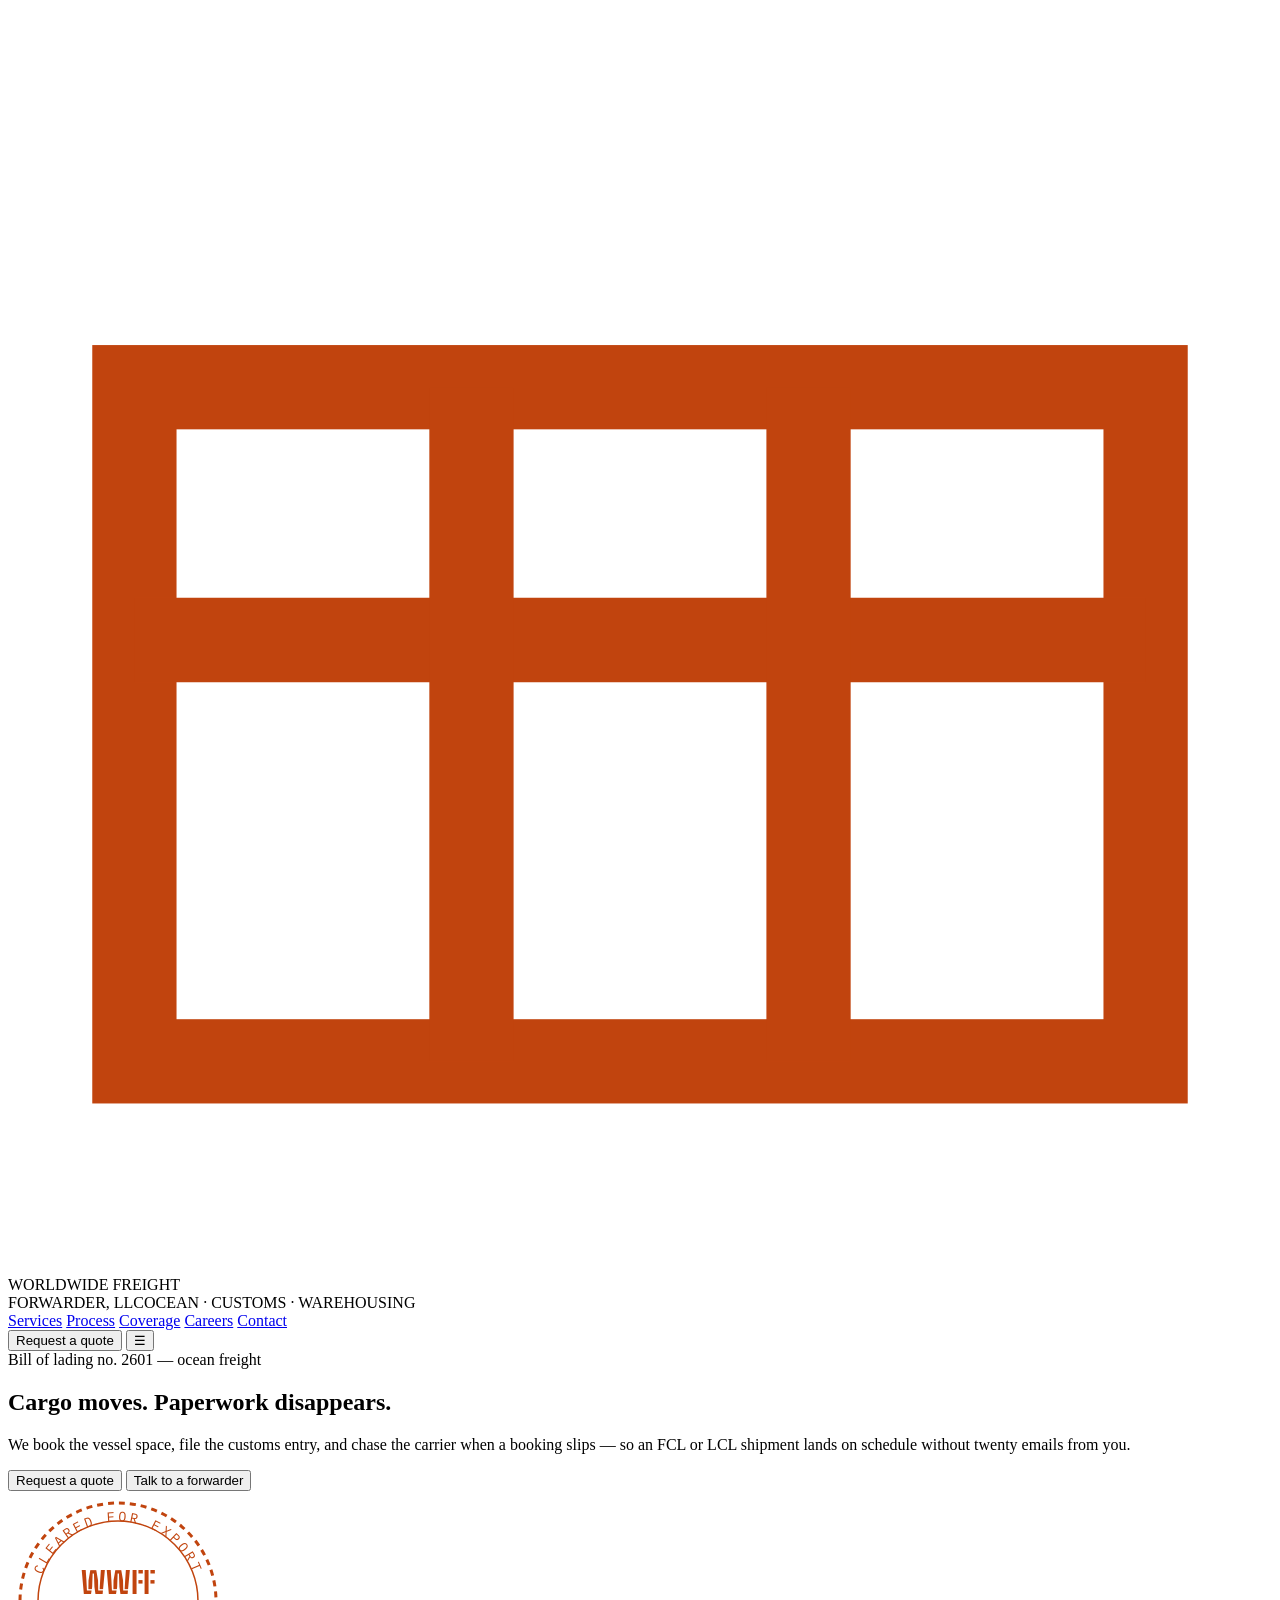
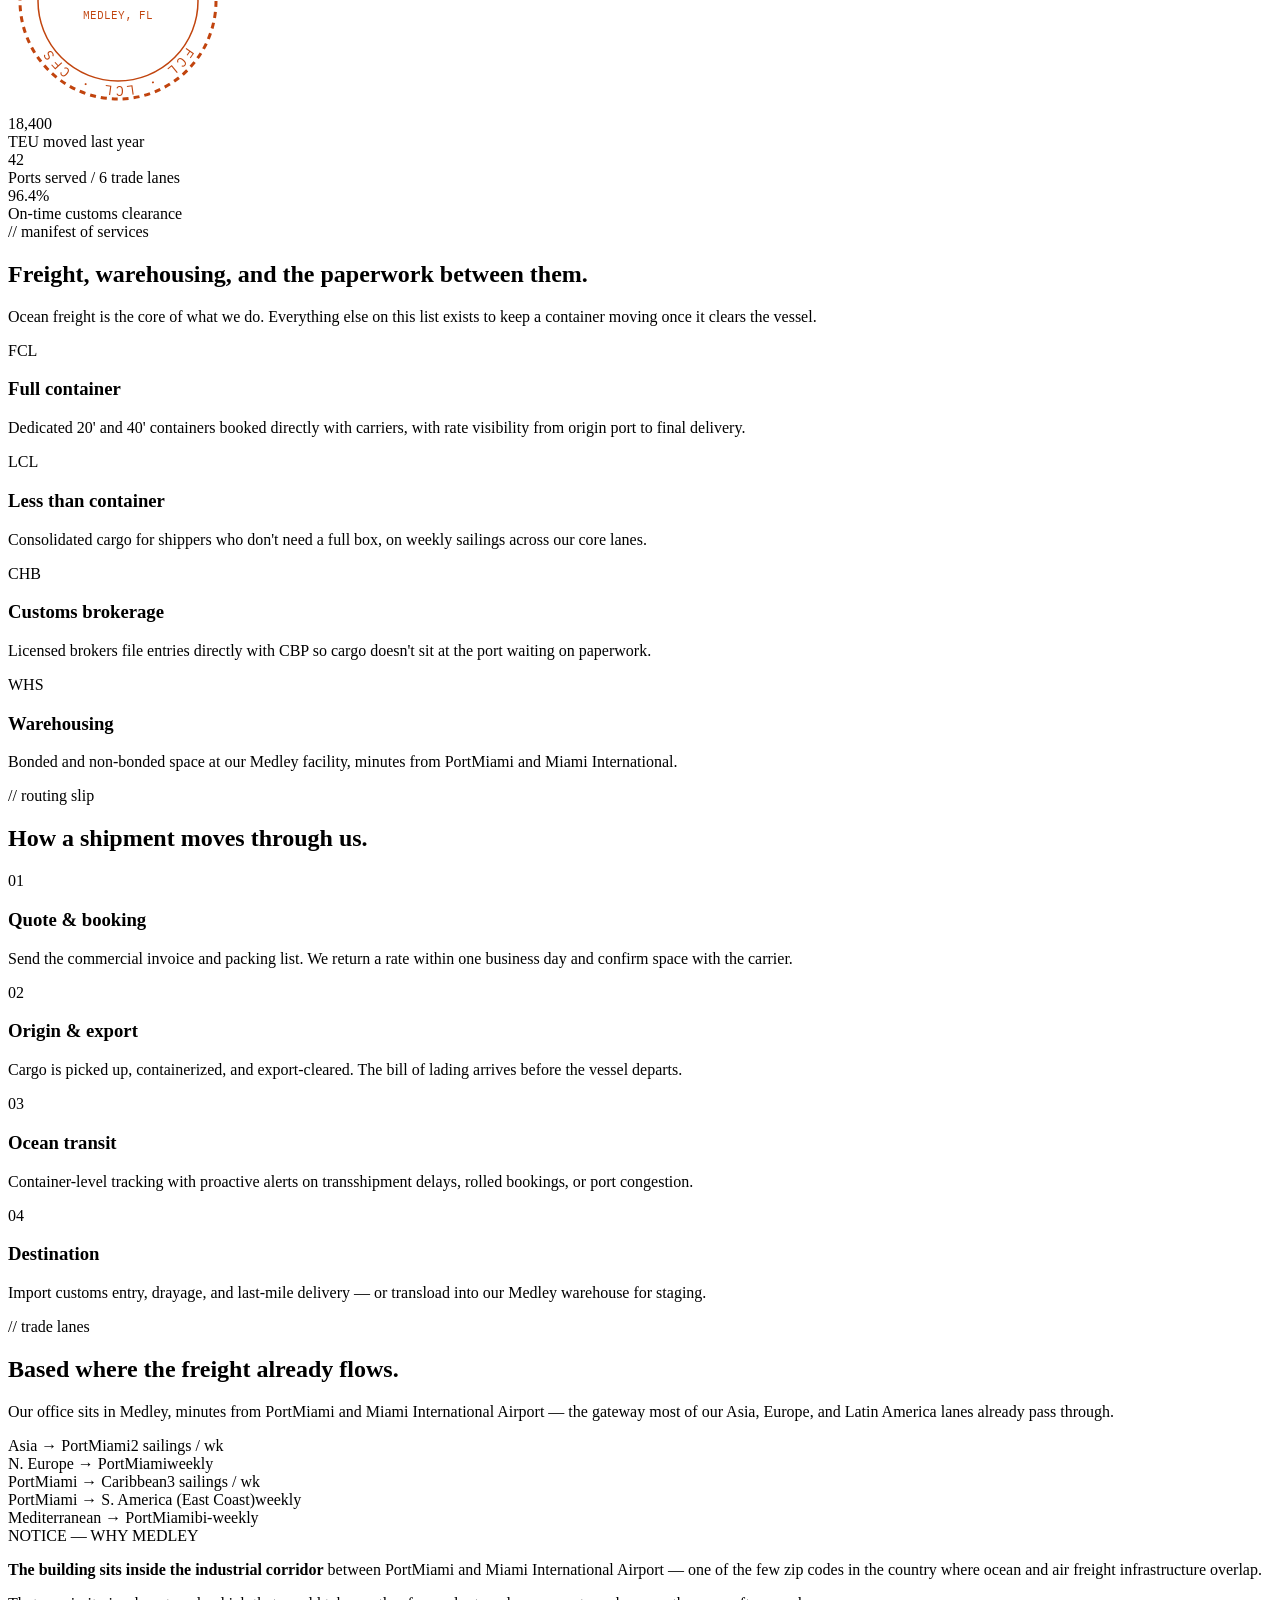
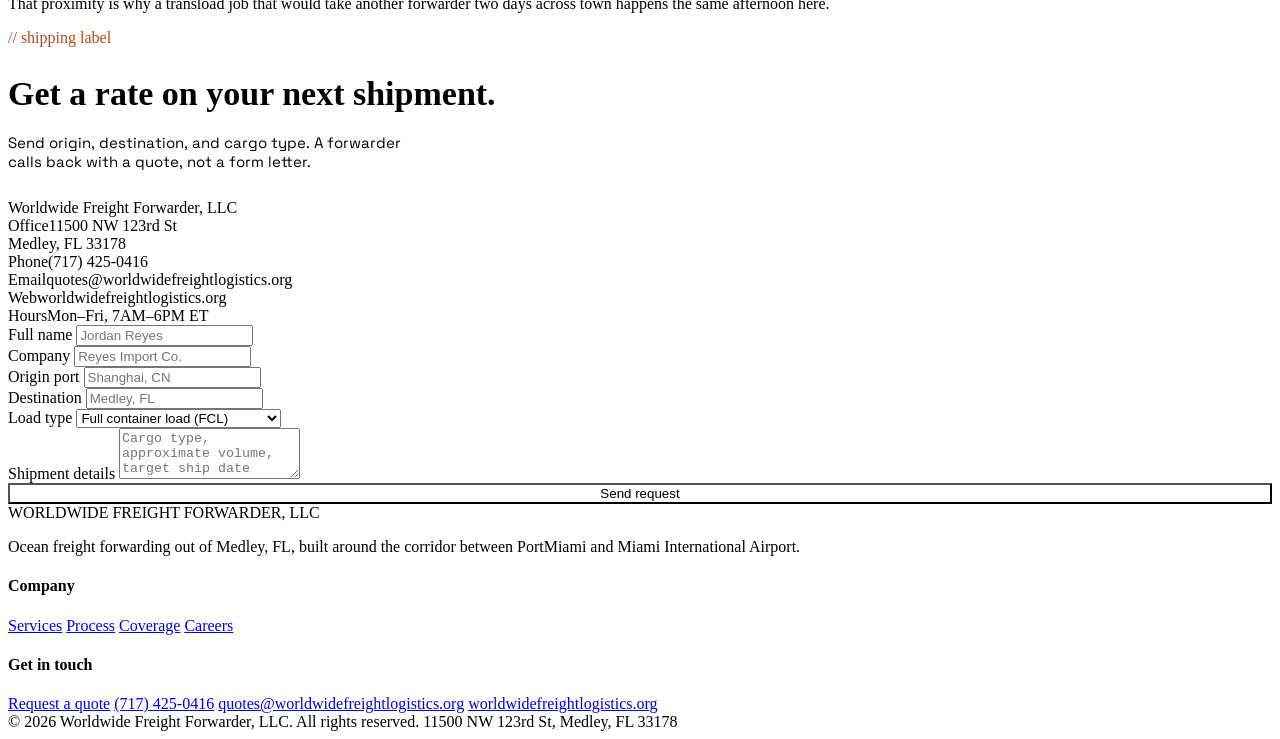
==== index.html @ d605a63c "Add index.html for Worldwide Freight Forwarder website This HTML file serves as the main structure f" ====
<!DOCTYPE html>
<html lang="en">
<head>
<meta charset="UTF-8">
<meta name="viewport" content="width=device-width, initial-scale=1.0">
<title>Worldwide Freight Forwarder, LLC — Ocean Freight</title>
<link rel="preconnect" href="https://fonts.googleapis.com">
<link rel="preconnect" href="https://fonts.gstatic.com" crossorigin>
<link href="https://fonts.googleapis.com/css2?family=Big+Shoulders+Stencil+Text:wght@700;800&family=Space+Grotesk:wght@400;500;600&family=IBM+Plex+Mono:wght@400;500;600&display=swap" rel="stylesheet">
<link rel="stylesheet" href="style.css">
</head>
<body>

<div class="hazard"></div>
<header>
  <nav class="nav">
    <div class="logo">
      <svg class="mark" viewBox="0 0 30 30" fill="none" xmlns="http://www.w3.org/2000/svg">
        <rect x="3" y="9" width="24" height="16" stroke="#C1440E" stroke-width="2"/>
        <path d="M3 15H27" stroke="#C1440E" stroke-width="2"/>
        <path d="M11 9V25" stroke="#C1440E" stroke-width="2"/>
        <path d="M19 9V25" stroke="#C1440E" stroke-width="2"/>
      </svg>
      <div class="logo-text">WORLDWIDE FREIGHT<br>FORWARDER, LLC<span>OCEAN &middot; CUSTOMS &middot; WAREHOUSING</span></div>
    </div>
    <div class="navlinks">
      <a href="#services">Services</a>
      <a href="#process">Process</a>
      <a href="#coverage">Coverage</a>
      <a href="careers.html">Careers</a>
      <a href="#contact">Contact</a>
    </div>
    <button class="nav-cta">Request a quote</button>
    <button class="menu-btn" aria-label="Open menu">&#9776;</button>
  </nav>
</header>

<section class="hero">
  <div class="wrap hero-grid">
    <div>
      <div class="hero-eyebrow tag">Bill of lading no. 2601 &mdash; ocean freight</div>
      <h1>Cargo moves. Paperwork disappears.</h1>
      <p class="lede">We book the vessel space, file the customs entry, and chase the carrier when a booking slips &mdash; so an FCL or LCL shipment lands on schedule without twenty emails from you.</p>
      <div class="hero-actions">
        <button class="btn-primary">Request a quote</button>
        <button class="btn-ghost">Talk to a forwarder</button>
      </div>
    </div>
    <div class="stamp-wrap">
      <svg class="stamp" width="220" height="220" viewBox="0 0 220 220" xmlns="http://www.w3.org/2000/svg" role="img" aria-label="Cleared for export stamp">
        <circle cx="110" cy="110" r="98" fill="none" stroke="#C1440E" stroke-width="3" stroke-dasharray="6 5"/>
        <circle cx="110" cy="110" r="80" fill="none" stroke="#C1440E" stroke-width="1.5"/>
        <path id="topArc" d="M 30 110 A 80 80 0 0 1 190 110" fill="none"/>
        <path id="botArc" d="M 190 115 A 80 80 0 0 1 30 115" fill="none"/>
        <text font-family="IBM Plex Mono" font-size="13.5" letter-spacing="3" fill="#C1440E">
          <textPath href="#topArc" startOffset="50%" text-anchor="middle">CLEARED FOR EXPORT</textPath>
        </text>
        <text font-family="IBM Plex Mono" font-size="13.5" letter-spacing="3" fill="#C1440E">
          <textPath href="#botArc" startOffset="50%" text-anchor="middle">FCL &middot; LCL &middot; CFS</textPath>
        </text>
        <text x="110" y="103" text-anchor="middle" font-family="Big Shoulders Stencil Text" font-size="30" font-weight="800" fill="#C1440E">WWFF</text>
        <text x="110" y="128" text-anchor="middle" font-family="IBM Plex Mono" font-size="11" fill="#C1440E">MEDLEY, FL</text>
      </svg>
    </div>
  </div>
  <div class="diag"></div>
</section>

<div class="manifest-strip">
  <div class="wrap">
    <div class="ticket-row">
      <div class="ticket"><div class="num">18,400</div><div class="label">TEU moved last year</div></div>
      <div class="ticket"><div class="num">42</div><div class="label">Ports served / 6 trade lanes</div></div>
      <div class="ticket"><div class="num">96.4%</div><div class="label">On-time customs clearance</div></div>
    </div>
  </div>
</div>

<section id="services">
  <div class="wrap">
    <div class="section-head">
      <div class="section-tag tag">// manifest of services</div>
      <h2>Freight, warehousing, and the paperwork between them.</h2>
      <p>Ocean freight is the core of what we do. Everything else on this list exists to keep a container moving once it clears the vessel.</p>
    </div>
    <div class="tags">
      <div class="tag-card">
        <div class="code">FCL</div>
        <div class="perf"></div>
        <h3>Full container</h3>
        <p>Dedicated 20' and 40' containers booked directly with carriers, with rate visibility from origin port to final delivery.</p>
      </div>
      <div class="tag-card">
        <div class="code">LCL</div>
        <div class="perf"></div>
        <h3>Less than container</h3>
        <p>Consolidated cargo for shippers who don't need a full box, on weekly sailings across our core lanes.</p>
      </div>
      <div class="tag-card">
        <div class="code">CHB</div>
        <div class="perf"></div>
        <h3>Customs brokerage</h3>
        <p>Licensed brokers file entries directly with CBP so cargo doesn't sit at the port waiting on paperwork.</p>
      </div>
      <div class="tag-card">
        <div class="code">WHS</div>
        <div class="perf"></div>
        <h3>Warehousing</h3>
        <p>Bonded and non-bonded space at our Medley facility, minutes from PortMiami and Miami International.</p>
      </div>
    </div>
  </div>
</section>

<section class="process-wrap" id="process">
  <div class="wrap">
    <div class="section-head">
      <div class="section-tag tag">// routing slip</div>
      <h2>How a shipment moves through us.</h2>
    </div>
    <div class="route-ticket">
      <div class="r-step">
        <div class="stampnum">01</div>
        <h3>Quote &amp; booking</h3>
        <p>Send the commercial invoice and packing list. We return a rate within one business day and confirm space with the carrier.</p>
      </div>
      <div class="r-step">
        <div class="stampnum">02</div>
        <h3>Origin &amp; export</h3>
        <p>Cargo is picked up, containerized, and export-cleared. The bill of lading arrives before the vessel departs.</p>
      </div>
      <div class="r-step">
        <div class="stampnum">03</div>
        <h3>Ocean transit</h3>
        <p>Container-level tracking with proactive alerts on transshipment delays, rolled bookings, or port congestion.</p>
      </div>
      <div class="r-step">
        <div class="stampnum">04</div>
        <h3>Destination</h3>
        <p>Import customs entry, drayage, and last-mile delivery &mdash; or transload into our Medley warehouse for staging.</p>
      </div>
    </div>
  </div>
</section>

<section id="coverage">
  <div class="wrap">
    <div class="section-head">
      <div class="section-tag tag">// trade lanes</div>
      <h2>Based where the freight already flows.</h2>
      <p>Our office sits in Medley, minutes from PortMiami and Miami International Airport &mdash; the gateway most of our Asia, Europe, and Latin America lanes already pass through.</p>
    </div>
    <div class="coverage-grid">
      <div class="lanes">
        <div class="lane"><span class="route">Asia &rarr; PortMiami</span><span class="freq">2 sailings / wk</span></div>
        <div class="lane"><span class="route">N. Europe &rarr; PortMiami</span><span class="freq">weekly</span></div>
        <div class="lane"><span class="route">PortMiami &rarr; Caribbean</span><span class="freq">3 sailings / wk</span></div>
        <div class="lane"><span class="route">PortMiami &rarr; S. America (East Coast)</span><span class="freq">weekly</span></div>
        <div class="lane"><span class="route">Mediterranean &rarr; PortMiami</span><span class="freq">bi-weekly</span></div>
      </div>
      <div class="notice">
        <div class="tag">NOTICE &mdash; WHY MEDLEY</div>
        <p><strong>The building sits inside the industrial corridor</strong> between PortMiami and Miami International Airport &mdash; one of the few zip codes in the country where ocean and air freight infrastructure overlap.</p>
        <p>That proximity is why a transload job that would take another forwarder two days across town happens the same afternoon here.</p>
      </div>
    </div>
  </div>
</section>

<section class="contact-wrap" id="contact">
  <div class="wrap contact-grid">
    <div>
      <div class="section-tag tag" style="color:#C1440E;">// shipping label</div>
      <h2 style="font-size:34px;color:var(--paper);margin-bottom:20px;">Get a rate on your next shipment.</h2>
      <p style="color:var(--fog);font-size:15px;margin-bottom:28px;max-width:400px;font-family:'Space Grotesk',sans-serif;">Send origin, destination, and cargo type. A forwarder calls back with a quote, not a form letter.</p>
      <div class="label-card">
        <div class="label-head tag">Worldwide Freight Forwarder, LLC</div>
        <div class="label-body">
          <div class="label-row"><span class="k">Office</span><span class="v">11500 NW 123rd St<br>Medley, FL 33178</span></div>
          <div class="label-row"><span class="k">Phone</span><span class="v">(717) 425-0416</span></div>
          <div class="label-row"><span class="k">Email</span><span class="v">quotes@worldwidefreightlogistics.org</span></div>
          <div class="label-row"><span class="k">Web</span><span class="v">worldwidefreightlogistics.org</span></div>
          <div class="label-row"><span class="k">Hours</span><span class="v">Mon&ndash;Fri, 7AM&ndash;6PM ET</span></div>
        </div>
      </div>
    </div>
    <div class="form-card">
      <div class="two-col">
        <div class="form-row">
          <label for="name">Full name</label>
          <input id="name" type="text" placeholder="Jordan Reyes">
        </div>
        <div class="form-row">
          <label for="company">Company</label>
          <input id="company" type="text" placeholder="Reyes Import Co.">
        </div>
      </div>
      <div class="two-col">
        <div class="form-row">
          <label for="origin">Origin port</label>
          <input id="origin" type="text" placeholder="Shanghai, CN">
        </div>
        <div class="form-row">
          <label for="dest">Destination</label>
          <input id="dest" type="text" placeholder="Medley, FL">
        </div>
      </div>
      <div class="form-row">
        <label for="load">Load type</label>
        <select id="load">
          <option>Full container load (FCL)</option>
          <option>Less than container load (LCL)</option>
          <option>Not sure yet</option>
        </select>
      </div>
      <div class="form-row">
        <label for="details">Shipment details</label>
        <textarea id="details" rows="3" placeholder="Cargo type, approximate volume, target ship date"></textarea>
      </div>
      <button class="btn-primary" style="width:100%;background:var(--rust);color:var(--paper);">Send request</button>
    </div>
  </div>
</section>

<footer>
  <div class="wrap">
    <div class="footer-grid">
      <div>
        <div class="footer-logo">WORLDWIDE FREIGHT FORWARDER, LLC</div>
        <p>Ocean freight forwarding out of Medley, FL, built around the corridor between PortMiami and Miami International Airport.</p>
      </div>
      <div class="footer-col">
        <h4>Company</h4>
        <a href="#services">Services</a>
        <a href="#process">Process</a>
        <a href="#coverage">Coverage</a>
        <a href="careers.html">Careers</a>
      </div>
      <div class="footer-col">
        <h4>Get in touch</h4>
        <a href="#contact">Request a quote</a>
        <a href="tel:+17174250416">(717) 425-0416</a>
        <a href="mailto:quotes@worldwidefreightlogistics.org">quotes@worldwidefreightlogistics.org</a>
        <a href="https://worldwidefreightlogistics.org">worldwidefreightlogistics.org</a>
      </div>
    </div>
    <div class="footer-bottom">
      <span>&copy; <span id="year"></span> Worldwide Freight Forwarder, LLC. All rights reserved.</span>
      <span>11500 NW 123rd St, Medley, FL 33178</span>
    </div>
  </div>
</footer>

<script>
  document.getElementById('year').textContent = new Date().getFullYear();
  var menuBtn = document.querySelector('.menu-btn');
  var navlinks = document.querySelector('.navlinks');
  menuBtn.addEventListener('click', function(){
    var open = navlinks.style.display === 'flex';
    navlinks.style.display = open ? 'none' : 'flex';
    navlinks.style.flexDirection = 'column';
    navlinks.style.position = 'absolute';
    navlinks.style.top = '78px';
    navlinks.style.left = '0';
    navlinks.style.right = '0';
    navlinks.style.background = 'var(--ink)';
    navlinks.style.padding = '20px 32px';
    navlinks.style.gap = '18px';
    navlinks.style.zIndex = '60';
  });
</script>

</body>
</html>
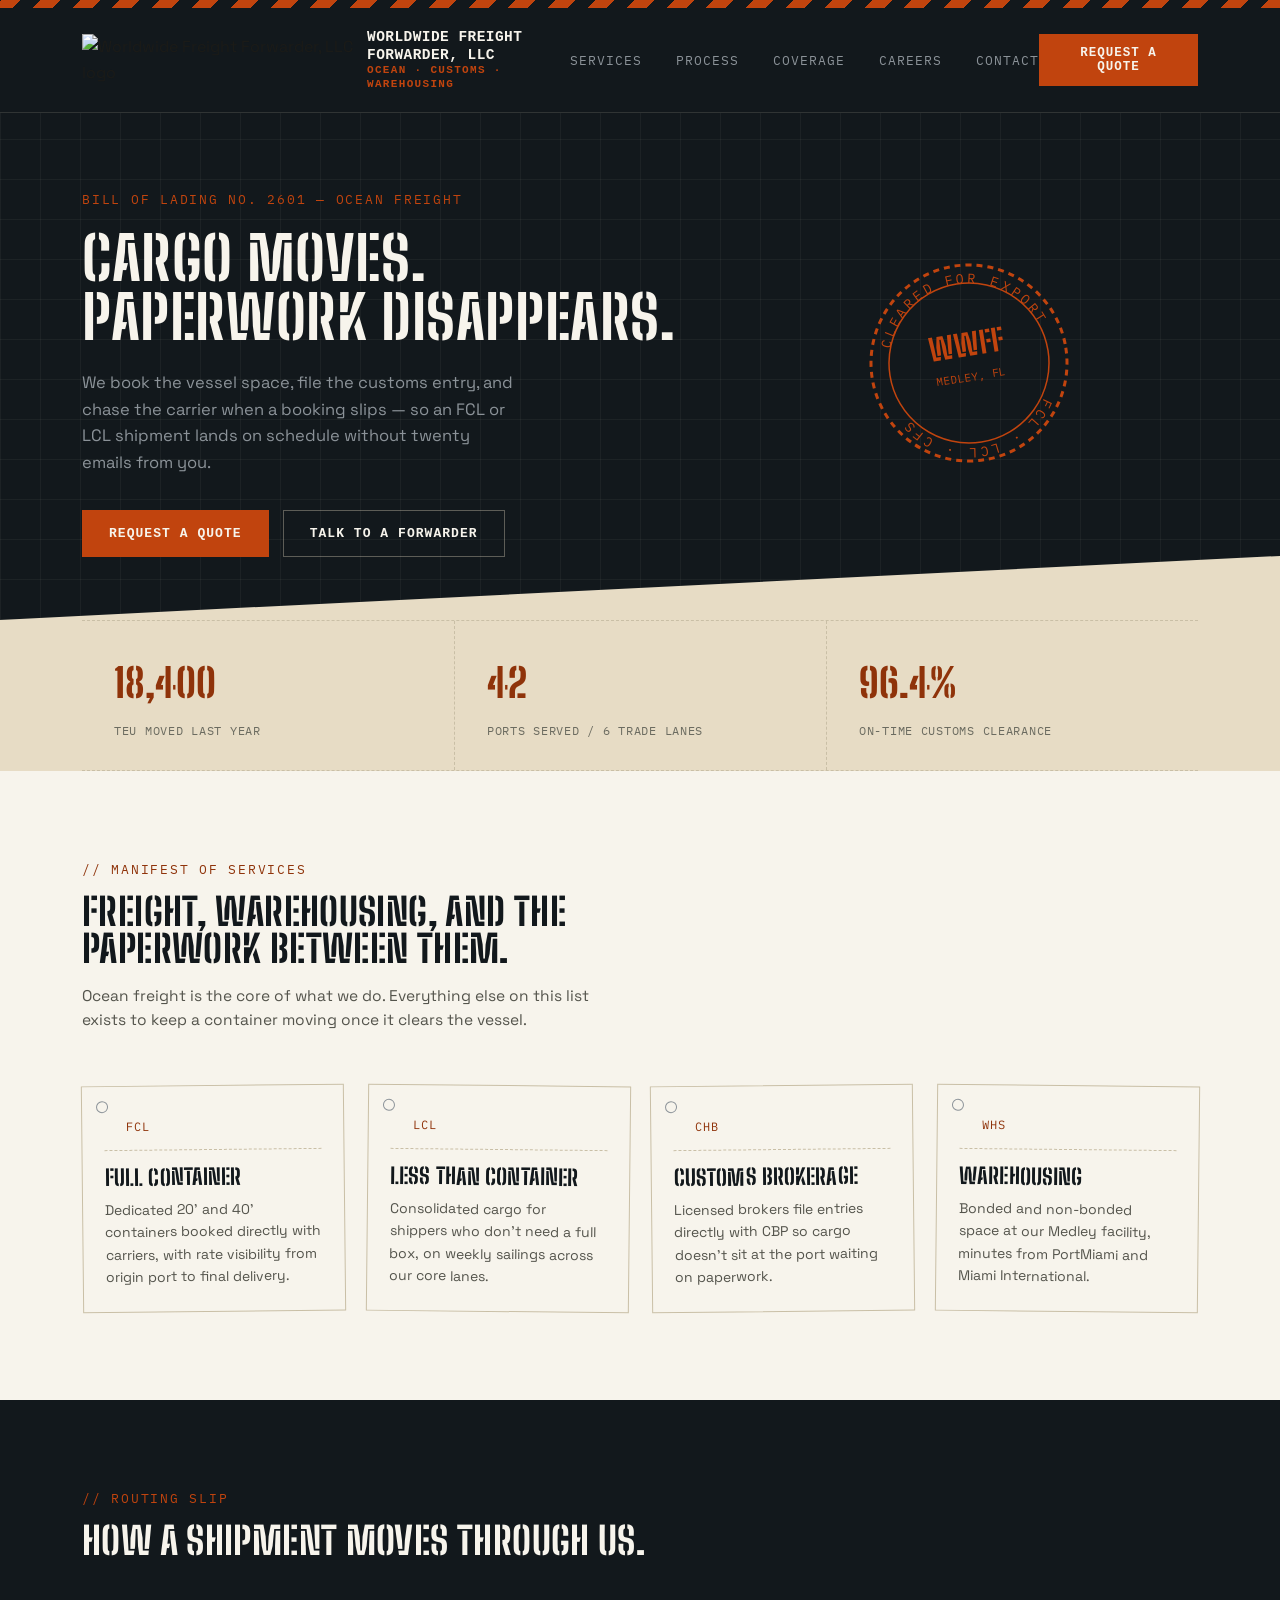
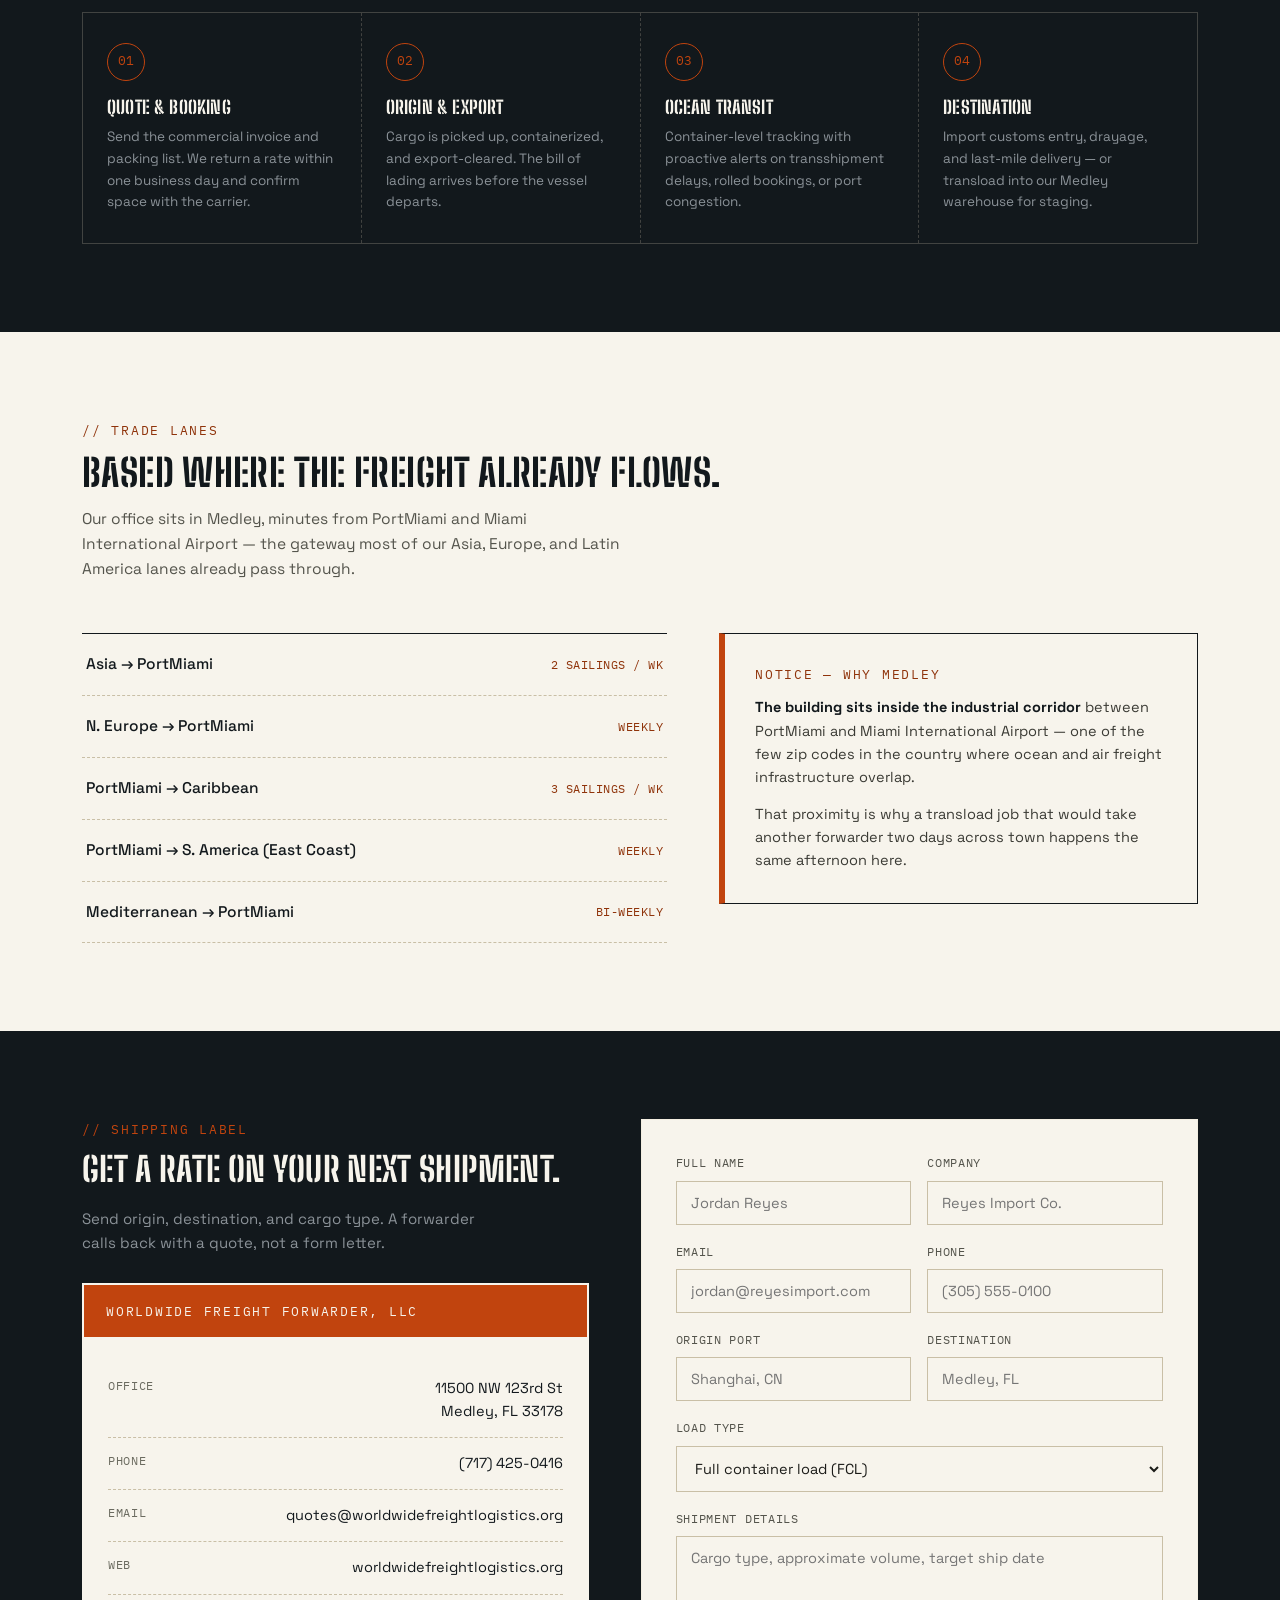
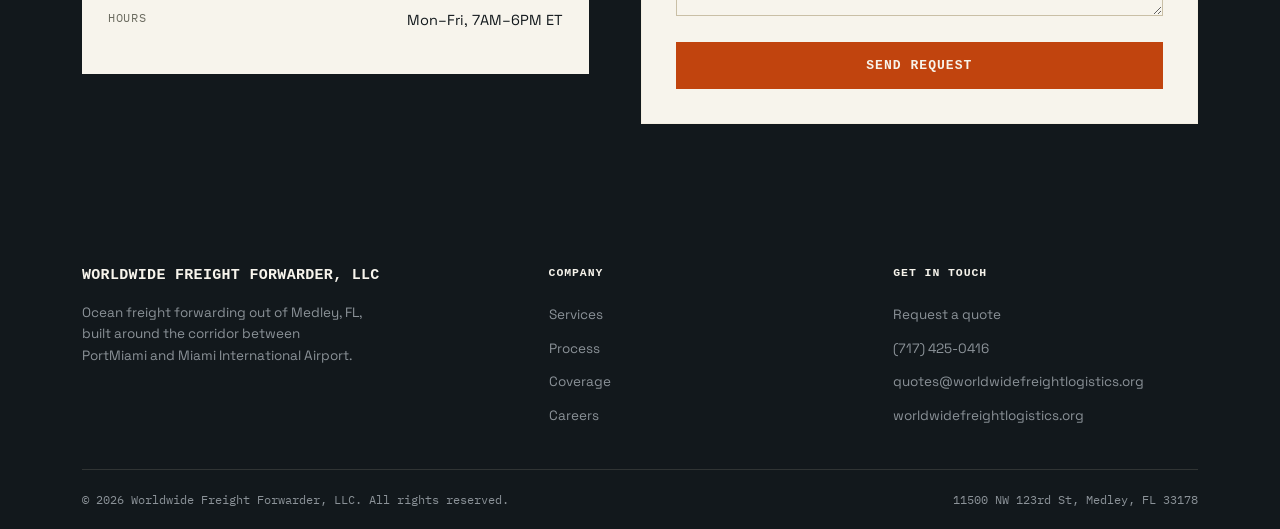
==== commit a713d26b: "Update index.html" ====
--- a/index.html
+++ b/index.html
@@ -3,6 +3,7 @@
 <head>
 <meta charset="UTF-8">
 <meta name="viewport" content="width=device-width, initial-scale=1.0">
+<link rel="icon" type="image/png" href="assets/favicon.png">
 <title>Worldwide Freight Forwarder, LLC — Ocean Freight</title>
 <link rel="preconnect" href="https://fonts.googleapis.com">
 <link rel="preconnect" href="https://fonts.gstatic.com" crossorigin>
@@ -15,12 +16,7 @@
 <header>
   <nav class="nav">
     <div class="logo">
-      <svg class="mark" viewBox="0 0 30 30" fill="none" xmlns="http://www.w3.org/2000/svg">
-        <rect x="3" y="9" width="24" height="16" stroke="#C1440E" stroke-width="2"/>
-        <path d="M3 15H27" stroke="#C1440E" stroke-width="2"/>
-        <path d="M11 9V25" stroke="#C1440E" stroke-width="2"/>
-        <path d="M19 9V25" stroke="#C1440E" stroke-width="2"/>
-      </svg>
+      <div class="logo-badge"><img src="assets/logo-icon.png" alt="Worldwide Freight Forwarder, LLC logo"></div>
       <div class="logo-text">WORLDWIDE FREIGHT<br>FORWARDER, LLC<span>OCEAN &middot; CUSTOMS &middot; WAREHOUSING</span></div>
     </div>
     <div class="navlinks">
@@ -184,30 +180,40 @@
         </div>
       </div>
     </div>
-    <div class="form-card">
+    <form class="form-card" action="https://forminit.com/f/QUOTE_FORM_ID" method="POST">
       <div class="two-col">
         <div class="form-row">
           <label for="name">Full name</label>
-          <input id="name" type="text" placeholder="Jordan Reyes">
+          <input id="name" name="full_name" type="text" placeholder="Jordan Reyes" required>
         </div>
         <div class="form-row">
           <label for="company">Company</label>
-          <input id="company" type="text" placeholder="Reyes Import Co.">
+          <input id="company" name="company" type="text" placeholder="Reyes Import Co.">
         </div>
       </div>
       <div class="two-col">
         <div class="form-row">
+          <label for="email">Email</label>
+          <input id="email" name="email" type="email" placeholder="jordan@reyesimport.com" required>
+        </div>
+        <div class="form-row">
+          <label for="phone">Phone</label>
+          <input id="phone" name="phone" type="tel" placeholder="(305) 555-0100">
+        </div>
+      </div>
+      <div class="two-col">
+        <div class="form-row">
           <label for="origin">Origin port</label>
-          <input id="origin" type="text" placeholder="Shanghai, CN">
+          <input id="origin" name="origin_port" type="text" placeholder="Shanghai, CN">
         </div>
         <div class="form-row">
           <label for="dest">Destination</label>
-          <input id="dest" type="text" placeholder="Medley, FL">
+          <input id="dest" name="destination" type="text" placeholder="Medley, FL">
         </div>
       </div>
       <div class="form-row">
         <label for="load">Load type</label>
-        <select id="load">
+        <select id="load" name="load_type">
           <option>Full container load (FCL)</option>
           <option>Less than container load (LCL)</option>
           <option>Not sure yet</option>
@@ -215,10 +221,10 @@
       </div>
       <div class="form-row">
         <label for="details">Shipment details</label>
-        <textarea id="details" rows="3" placeholder="Cargo type, approximate volume, target ship date"></textarea>
-      </div>
-      <button class="btn-primary" style="width:100%;background:var(--rust);color:var(--paper);">Send request</button>
-    </div>
+        <textarea id="details" name="details" rows="3" placeholder="Cargo type, approximate volume, target ship date"></textarea>
+      </div>
+      <button class="btn-primary" type="submit" style="width:100%;background:var(--rust);color:var(--paper);">Send request</button>
+    </form>
   </div>
 </section>
 
--- a/style.css
+++ b/style.css
@@ -0,0 +1,233 @@
+:root{
+    --ink:#12181C;
+    --ink-soft:#1D262C;
+    --rust:#C1440E;
+    --rust-dark:#8F330A;
+    --hull:#2F4F44;
+    --kraft:#E7DCC5;
+    --kraft-dark:#D8CBAE;
+    --paper:#F7F4EC;
+    --charcoal:#1B1B18;
+    --fog:#8B9298;
+    --line:#C9BFA6;
+    --max:1180px;
+  }
+  *{box-sizing:border-box;margin:0;padding:0;}
+  html{scroll-behavior:smooth;}
+  body{
+    font-family:'Space Grotesk',-apple-system,sans-serif;
+    color:var(--charcoal);
+    background:var(--paper);
+    line-height:1.6;
+    -webkit-font-smoothing:antialiased;
+  }
+  h1,h2,h3{
+    font-family:'Big Shoulders Stencil Text',sans-serif;
+    font-weight:800;
+    letter-spacing:0.01em;
+    line-height:0.98;
+    text-transform:uppercase;
+  }
+  a{color:inherit;text-decoration:none;}
+  img{max-width:100%;display:block;}
+  .wrap{max-width:var(--max);margin:0 auto;padding:0 32px;}
+  .mono{font-family:'IBM Plex Mono',monospace;}
+  .tag{
+    font-family:'IBM Plex Mono',monospace;font-size:12.5px;
+    letter-spacing:0.14em;text-transform:uppercase;
+  }
+
+  .hazard{
+    height:8px;width:100%;
+    background:repeating-linear-gradient(-45deg,var(--rust) 0 14px,var(--ink) 14px 28px);
+  }
+
+  header{background:var(--ink);border-bottom:1px solid rgba(231,220,197,0.14);}
+  .nav{display:flex;align-items:center;justify-content:space-between;padding:20px 32px;max-width:var(--max);margin:0 auto;}
+  .logo{display:flex;align-items:center;gap:12px;}
+  .logo .mark{width:30px;height:30px;flex-shrink:0;}
+  .logo-text{font-family:'IBM Plex Mono',monospace;font-weight:600;font-size:14.5px;color:var(--paper);letter-spacing:0.03em;line-height:1.25;}
+  .logo-text span{display:block;color:var(--rust);font-size:11px;letter-spacing:0.12em;}
+  .navlinks{display:flex;gap:34px;align-items:center;}
+  .navlinks a{font-family:'IBM Plex Mono',monospace;color:var(--fog);font-size:12.5px;letter-spacing:0.08em;text-transform:uppercase;transition:color .15s ease;}
+  .navlinks a:hover{color:var(--paper);}
+  .navlinks a:focus-visible{outline:2px solid var(--rust);outline-offset:4px;}
+  .nav-cta{background:var(--rust);color:var(--paper);padding:11px 22px;font-family:'IBM Plex Mono',monospace;font-size:12.5px;letter-spacing:0.08em;text-transform:uppercase;font-weight:600;border:1px solid var(--rust);cursor:pointer;border-radius:0;}
+  .nav-cta:hover{background:var(--rust-dark);border-color:var(--rust-dark);}
+  .nav-cta:focus-visible{outline:2px solid var(--paper);outline-offset:3px;}
+  .menu-btn{display:none;background:none;border:none;color:var(--paper);font-size:26px;cursor:pointer;}
+
+  .hero{
+    background:
+      repeating-linear-gradient(0deg, rgba(231,220,197,0.05) 0 1px, transparent 1px 40px),
+      repeating-linear-gradient(90deg, rgba(231,220,197,0.05) 0 1px, transparent 1px 40px),
+      var(--ink);
+    color:var(--paper);
+    padding:76px 0 0;position:relative;overflow:hidden;
+  }
+  .hero-grid{display:grid;grid-template-columns:1.15fr 0.85fr;gap:40px;align-items:center;padding-bottom:0;}
+  .hero-eyebrow{color:var(--rust);margin-bottom:20px;}
+  .hero h1{font-size:60px;color:var(--paper);max-width:600px;}
+  .hero p.lede{margin-top:24px;font-size:16.5px;color:var(--fog);max-width:440px;}
+  .hero-actions{display:flex;gap:14px;margin-top:34px;flex-wrap:wrap;}
+  .btn-primary{background:var(--rust);color:var(--paper);padding:15px 26px;font-family:'IBM Plex Mono',monospace;font-size:13px;letter-spacing:0.08em;text-transform:uppercase;font-weight:600;border:1px solid var(--rust);cursor:pointer;border-radius:0;}
+  .btn-primary:hover{background:var(--rust-dark);border-color:var(--rust-dark);}
+  .btn-ghost{background:transparent;color:var(--paper);padding:15px 26px;font-family:'IBM Plex Mono',monospace;font-size:13px;letter-spacing:0.08em;text-transform:uppercase;font-weight:600;border:1px solid rgba(231,220,197,0.35);cursor:pointer;border-radius:0;}
+  .btn-ghost:hover{border-color:var(--paper);}
+
+  .stamp-wrap{position:relative;display:flex;justify-content:center;align-items:center;padding:20px 0 40px;}
+  .stamp{transform:rotate(-9deg);}
+
+  .diag{height:64px;background:var(--kraft);clip-path:polygon(0 100%, 100% 0, 100% 100%);margin-top:-1px;}
+
+  section{padding:88px 0;}
+  .section-head{max-width:640px;margin-bottom:52px;}
+  .section-tag{color:var(--rust-dark);margin-bottom:14px;}
+  .section-head h2{font-size:38px;color:var(--ink);}
+  .section-head p{margin-top:16px;font-size:15.5px;color:#54544C;max-width:540px;font-family:'Space Grotesk',sans-serif;}
+
+  .manifest-strip{background:var(--kraft);}
+  .ticket-row{display:grid;grid-template-columns:repeat(3,1fr);border-top:1px dashed var(--line);border-bottom:1px dashed var(--line);}
+  .ticket{padding:30px 32px;border-left:1px dashed var(--line);}
+  .ticket:first-child{border-left:none;}
+  .ticket .num{font-family:'Big Shoulders Stencil Text',sans-serif;font-weight:800;font-size:40px;color:var(--rust-dark);}
+  .ticket .label{font-family:'IBM Plex Mono',monospace;font-size:12px;letter-spacing:0.06em;text-transform:uppercase;color:#6B6B60;margin-top:6px;}
+
+  .tags{display:grid;grid-template-columns:repeat(4,1fr);gap:22px;}
+  .tag-card{
+    background:var(--paper);border:1px solid var(--line);position:relative;padding:30px 22px 24px;
+  }
+  .tag-card:nth-child(odd){transform:rotate(-0.6deg);}
+  .tag-card:nth-child(even){transform:rotate(0.6deg);}
+  .tag-card::before{
+    content:"";position:absolute;top:14px;left:14px;width:10px;height:10px;
+    border-radius:50%;border:1px solid var(--fog);background:var(--paper);
+  }
+  .tag-card .code{font-family:'IBM Plex Mono',monospace;font-size:12px;color:var(--rust-dark);letter-spacing:0.08em;margin-bottom:14px;padding-left:22px;}
+  .tag-card h3{font-size:22px;color:var(--ink);margin-bottom:10px;letter-spacing:0.005em;}
+  .tag-card p{font-size:14px;color:#54544C;font-family:'Space Grotesk',sans-serif;}
+  .tag-card .perf{border-bottom:1px dashed var(--line);margin:14px 0 16px;}
+
+  .process-wrap{background:var(--ink);color:var(--paper);}
+  .process-wrap .section-head h2{color:var(--paper);}
+  .process-wrap .section-head p{color:var(--fog);}
+  .process-wrap .section-tag{color:var(--rust);}
+  .route-ticket{display:flex;border:1px solid rgba(231,220,197,0.22);}
+  .r-step{flex:1;padding:30px 24px;border-left:1px dashed rgba(231,220,197,0.22);position:relative;}
+  .r-step:first-child{border-left:none;}
+  .r-step .stampnum{
+    width:38px;height:38px;border-radius:50%;border:1.5px solid var(--rust);
+    display:flex;align-items:center;justify-content:center;font-family:'IBM Plex Mono',monospace;
+    font-size:13px;color:var(--rust);margin-bottom:18px;
+  }
+  .r-step h3{font-size:18px;color:var(--paper);margin-bottom:10px;letter-spacing:0.01em;}
+  .r-step p{font-size:13.5px;color:var(--fog);font-family:'Space Grotesk',sans-serif;}
+
+  .coverage-grid{display:grid;grid-template-columns:1.1fr 0.9fr;gap:52px;align-items:start;}
+  .lanes{border-top:1px solid var(--ink);}
+  .lane{display:flex;justify-content:space-between;align-items:center;padding:18px 4px;border-bottom:1px dashed var(--line);}
+  .lane .route{font-weight:500;font-size:15.5px;color:var(--ink);font-family:'Space Grotesk',sans-serif;}
+  .lane .freq{font-family:'IBM Plex Mono',monospace;font-size:12px;color:var(--rust-dark);text-transform:uppercase;letter-spacing:0.04em;}
+  .notice{background:var(--paper);border:1px solid var(--ink);border-left:6px solid var(--rust);padding:30px;}
+  .notice .tag{color:var(--rust-dark);margin-bottom:12px;}
+  .notice p{font-size:14.5px;color:#3A3A34;margin-bottom:14px;font-family:'Space Grotesk',sans-serif;}
+  .notice p:last-child{margin-bottom:0;}
+  .notice strong{color:var(--ink);}
+
+  .contact-wrap{background:var(--ink);color:var(--paper);}
+  .contact-grid{display:grid;grid-template-columns:1fr 1.1fr;gap:52px;}
+  .label-card{background:var(--paper);color:var(--charcoal);border:2px solid var(--paper);position:relative;padding:0;}
+  .label-head{background:var(--rust);color:var(--paper);padding:16px 22px;}
+  .label-head .tag{color:var(--paper);letter-spacing:0.12em;}
+  .label-body{padding:26px 24px;}
+  .label-row{display:flex;justify-content:space-between;padding:14px 0;border-bottom:1px dashed var(--line);gap:16px;}
+  .label-row:last-child{border-bottom:none;}
+  .label-row .k{font-family:'IBM Plex Mono',monospace;font-size:11.5px;color:#6B6B60;text-transform:uppercase;letter-spacing:0.06em;min-width:70px;}
+  .label-row .v{font-size:14.5px;color:var(--ink);text-align:right;font-family:'Space Grotesk',sans-serif;}
+
+  .form-card{background:var(--paper);color:var(--charcoal);border:1px solid rgba(231,220,197,0.3);padding:34px;}
+  .form-row{margin-bottom:18px;}
+  .form-row label{display:block;font-family:'IBM Plex Mono',monospace;font-size:11.5px;letter-spacing:0.06em;text-transform:uppercase;color:#54544C;margin-bottom:8px;}
+  .form-row input,.form-row select,.form-row textarea{
+    width:100%;padding:12px 14px;border:1px solid var(--line);border-radius:0;
+    font-family:'Space Grotesk',sans-serif;font-size:14.5px;background:var(--paper);color:var(--charcoal);
+  }
+  .form-row input:focus,.form-row select:focus,.form-row textarea:focus{outline:2px solid var(--rust);outline-offset:1px;}
+  .two-col{display:grid;grid-template-columns:1fr 1fr;gap:16px;}
+
+  footer{background:var(--ink);color:var(--fog);padding:52px 0 0;}
+  .footer-grid{display:grid;grid-template-columns:1.4fr 1fr 1fr;gap:40px;padding-bottom:36px;}
+  .footer-logo{font-family:'IBM Plex Mono',monospace;font-weight:600;color:var(--paper);font-size:15px;margin-bottom:14px;letter-spacing:0.02em;}
+  .footer-grid p{font-size:13.5px;max-width:280px;font-family:'Space Grotesk',sans-serif;}
+  .footer-col h4{font-family:'IBM Plex Mono',monospace;font-size:11.5px;letter-spacing:0.08em;text-transform:uppercase;color:var(--paper);margin-bottom:16px;font-weight:600;}
+  .footer-col a{display:block;font-size:13.5px;padding:6px 0;color:var(--fog);}
+  .footer-col a:hover{color:var(--paper);}
+  .footer-bottom{border-top:1px solid rgba(231,220,197,0.14);padding:20px 0;display:flex;justify-content:space-between;font-size:12px;font-family:'IBM Plex Mono',monospace;flex-wrap:wrap;gap:10px;}
+
+  @media (max-width:860px){
+    .navlinks{display:none;}
+    .menu-btn{display:block;}
+    .hero-grid{grid-template-columns:1fr;}
+    .hero h1{font-size:42px;}
+    .ticket-row{grid-template-columns:1fr;}
+    .ticket{border-left:none;border-top:1px dashed var(--line);}
+    .ticket:first-child{border-top:none;}
+    .tags{grid-template-columns:1fr 1fr;}
+    .route-ticket{flex-direction:column;}
+    .r-step{border-left:none;border-top:1px dashed rgba(231,220,197,0.22);}
+    .r-step:first-child{border-top:none;}
+    .coverage-grid,.contact-grid,.footer-grid{grid-template-columns:1fr;}
+    .two-col{grid-template-columns:1fr;}
+    section{padding:56px 0;}
+  }
+
+/* careers */
+.role-list{display:flex;flex-direction:column;gap:0;border-top:1px solid var(--ink);}
+.role{
+  display:grid;grid-template-columns:1.6fr 0.9fr 1.6fr auto;gap:24px;align-items:center;
+  padding:28px 4px;border-bottom:1px dashed var(--line);
+}
+.role .rtitle{font-family:'Space Grotesk',sans-serif;font-weight:600;font-size:18px;color:var(--ink);}
+.role .rloc{
+  font-family:'IBM Plex Mono',monospace;font-size:11.5px;letter-spacing:0.06em;text-transform:uppercase;
+  color:var(--rust-dark);border:1px solid var(--rust-dark);padding:5px 10px;display:inline-block;width:fit-content;
+}
+.role .rdesc{font-size:14px;color:#54544C;font-family:'Space Grotesk',sans-serif;}
+.role .rapply{
+  font-family:'IBM Plex Mono',monospace;font-size:12px;letter-spacing:0.08em;text-transform:uppercase;
+  color:var(--paper);background:var(--rust);padding:11px 18px;border:1px solid var(--rust);white-space:nowrap;
+  cursor:pointer;
+}
+.role .rapply:hover{background:var(--rust-dark);border-color:var(--rust-dark);}
+
+.perk-strip{display:grid;grid-template-columns:repeat(3,1fr);border-top:1px dashed var(--line);border-bottom:1px dashed var(--line);margin-top:44px;}
+.perk{padding:26px 28px;border-left:1px dashed var(--line);}
+.perk:first-child{border-left:none;}
+.perk .ptitle{font-family:'IBM Plex Mono',monospace;font-size:12px;letter-spacing:0.06em;text-transform:uppercase;color:var(--rust-dark);margin-bottom:8px;}
+.perk p{font-size:14px;color:#54544C;font-family:'Space Grotesk',sans-serif;}
+
+/* faq */
+.faq-wrap{background:var(--ink);color:var(--paper);}
+.faq-wrap .section-head h2{color:var(--paper);}
+.faq-wrap .section-head p{color:var(--fog);}
+.faq-wrap .section-tag{color:var(--rust);}
+.faq-list{border-top:1px solid rgba(231,220,197,0.22);max-width:820px;}
+.faq-item{border-bottom:1px solid rgba(231,220,197,0.22);}
+.faq-item summary{
+  list-style:none;cursor:pointer;padding:22px 4px;display:flex;justify-content:space-between;align-items:center;gap:20px;
+  font-family:'Space Grotesk',sans-serif;font-weight:500;font-size:16.5px;color:var(--paper);
+}
+.faq-item summary::-webkit-details-marker{display:none;}
+.faq-item summary .plus{
+  font-family:'IBM Plex Mono',monospace;font-size:20px;color:var(--rust);flex-shrink:0;transition:transform .15s ease;
+}
+.faq-item[open] summary .plus{transform:rotate(45deg);}
+.faq-item .faq-a{padding:0 4px 24px;max-width:640px;font-size:14.5px;color:var(--fog);font-family:'Space Grotesk',sans-serif;}
+
+@media (max-width:860px){
+  .role{grid-template-columns:1fr;gap:10px;}
+  .role .rapply{width:fit-content;}
+  .perk-strip{grid-template-columns:1fr;}
+  .perk{border-left:none;border-top:1px dashed var(--line);}
+  .perk:first-child{border-top:none;}
+}
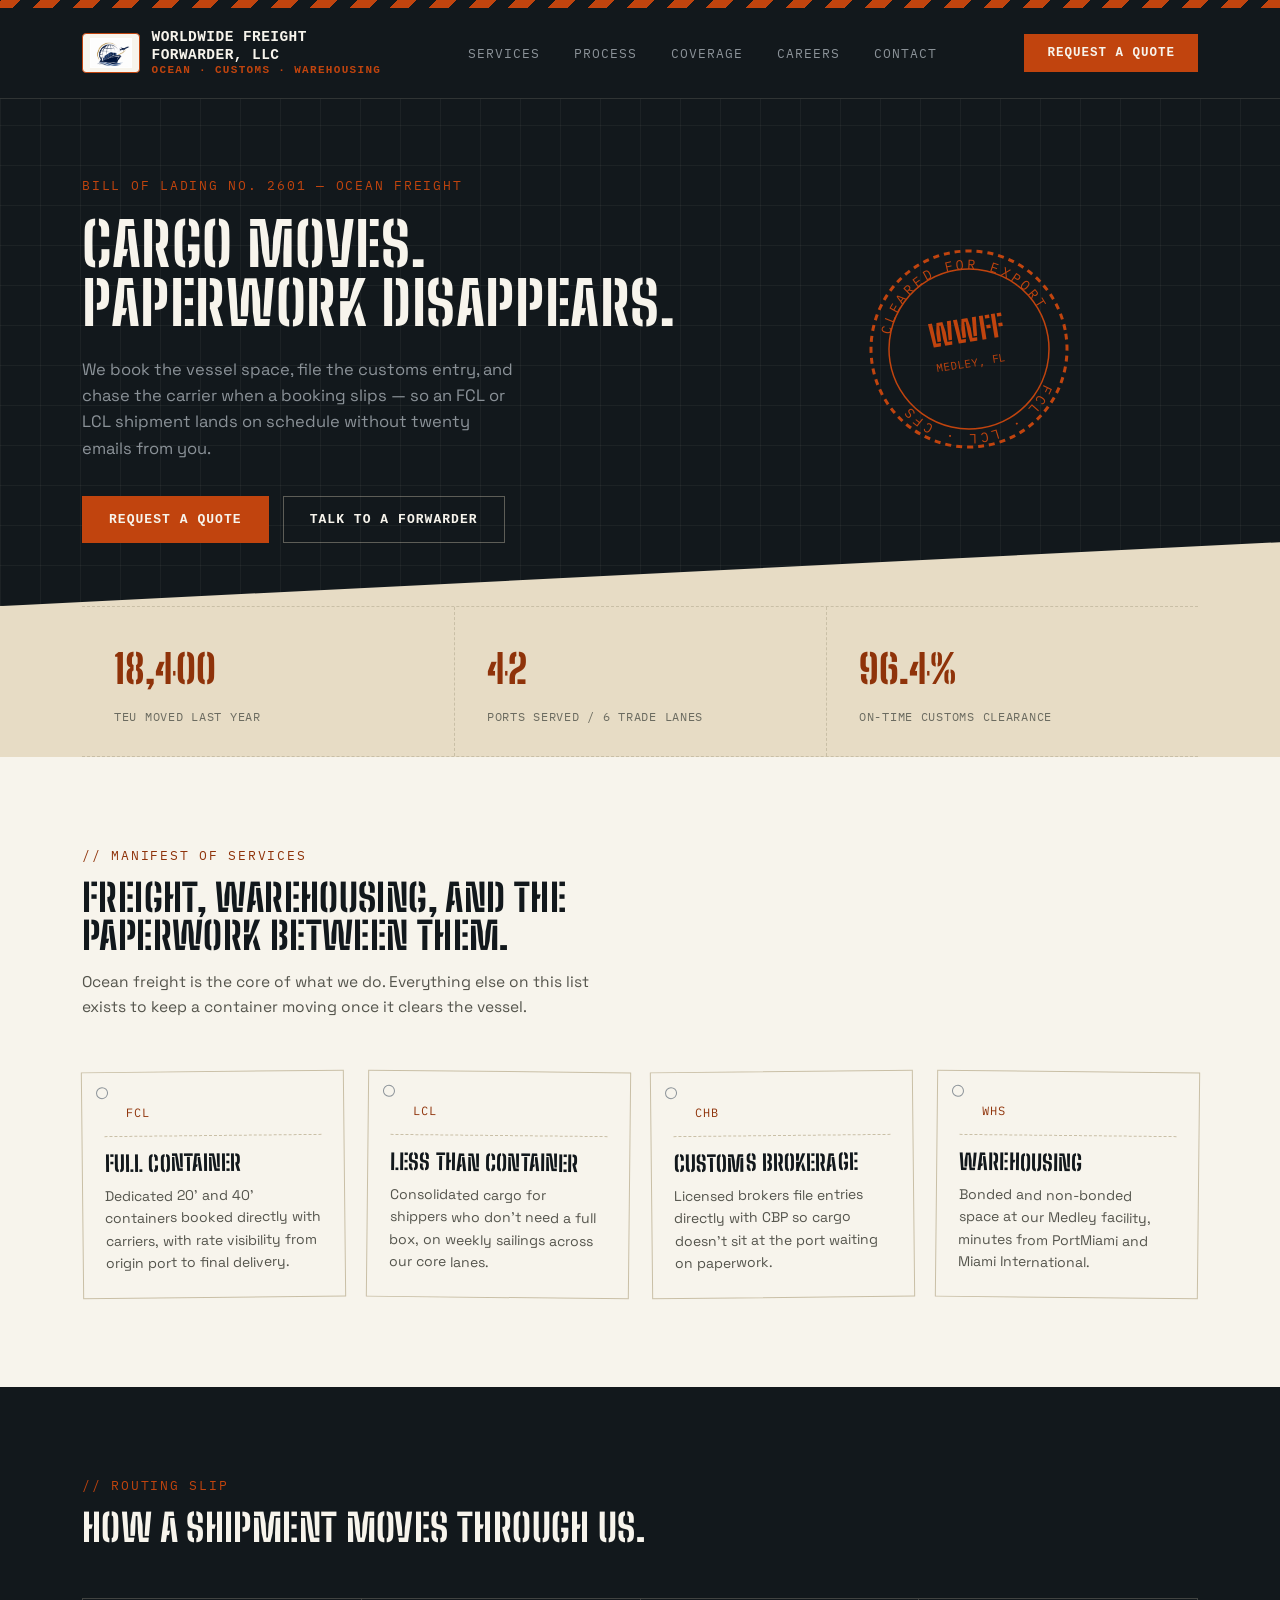
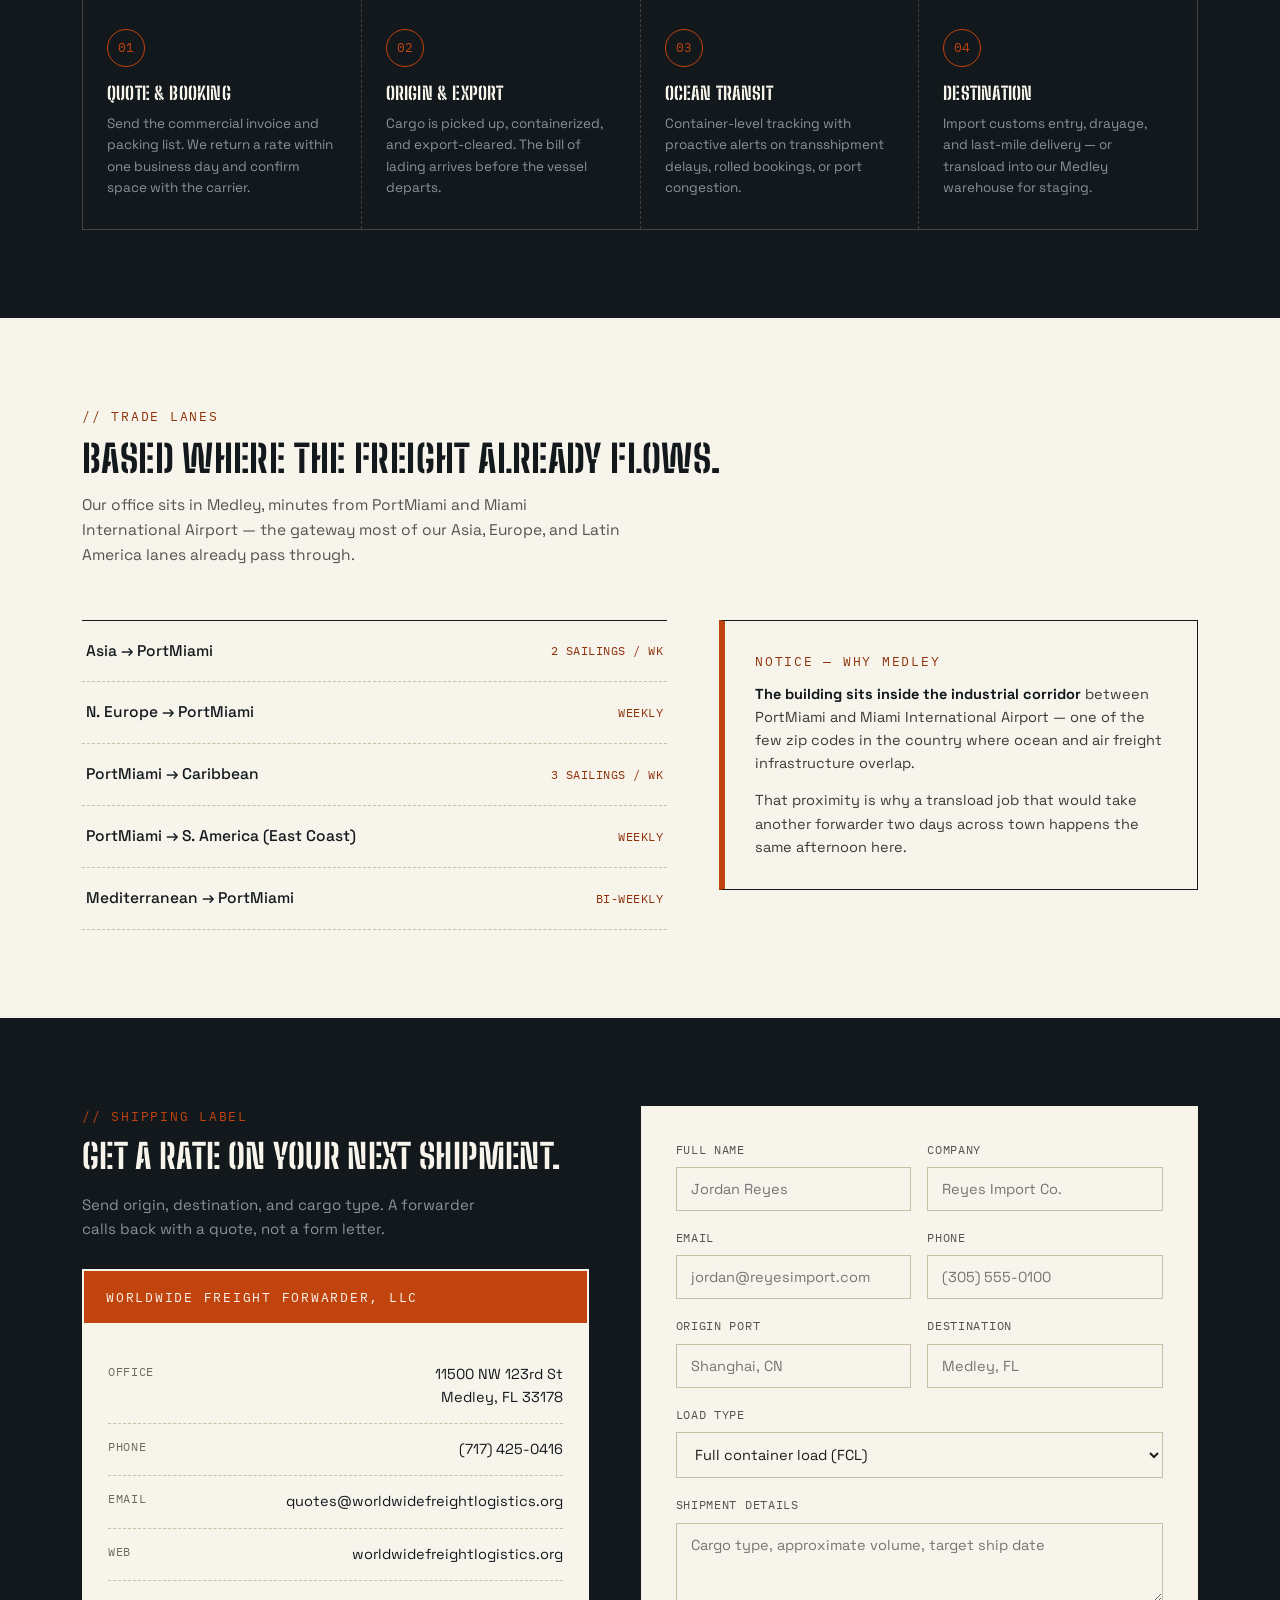
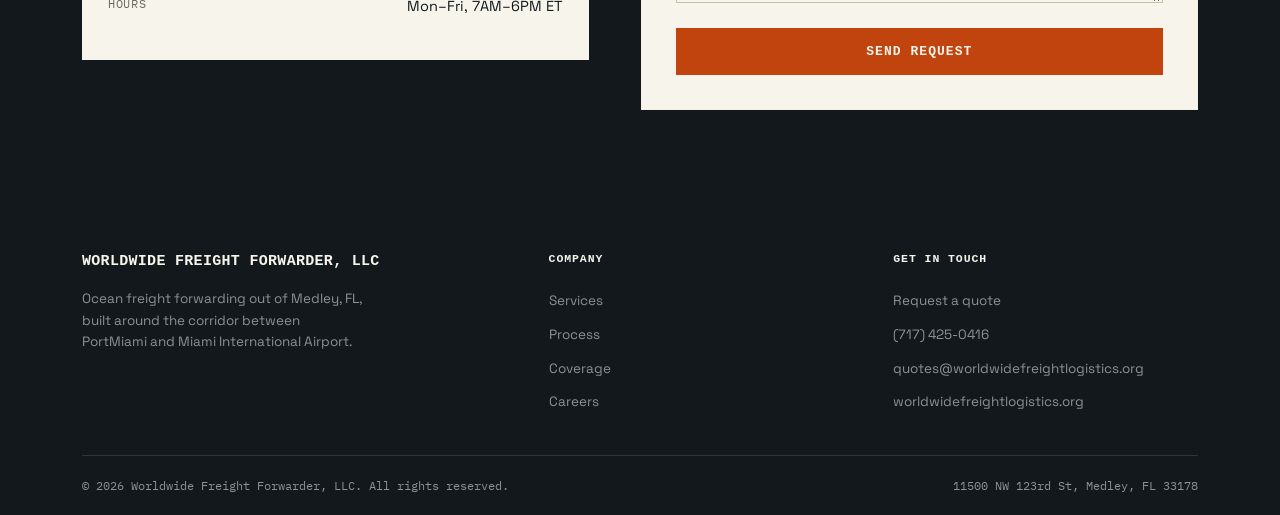
==== commit 142ec5db: "Update index.html" ====
--- a/index.html
+++ b/index.html
@@ -3,7 +3,7 @@
 <head>
 <meta charset="UTF-8">
 <meta name="viewport" content="width=device-width, initial-scale=1.0">
-<link rel="icon" type="image/png" href="assets/favicon.png">
+<link rel="icon" type="image/png" href="favicon.png">
 <title>Worldwide Freight Forwarder, LLC — Ocean Freight</title>
 <link rel="preconnect" href="https://fonts.googleapis.com">
 <link rel="preconnect" href="https://fonts.gstatic.com" crossorigin>
@@ -16,7 +16,7 @@
 <header>
   <nav class="nav">
     <div class="logo">
-      <div class="logo-badge"><img src="assets/logo-icon.png" alt="Worldwide Freight Forwarder, LLC logo"></div>
+      <div class="logo-badge"><img src="logo-icon.png" alt="Worldwide Freight Forwarder, LLC logo"></div>
       <div class="logo-text">WORLDWIDE FREIGHT<br>FORWARDER, LLC<span>OCEAN &middot; CUSTOMS &middot; WAREHOUSING</span></div>
     </div>
     <div class="navlinks">
--- a/style.css
+++ b/style.css
@@ -231,3 +231,10 @@
   .perk{border-left:none;border-top:1px dashed var(--line);}
   .perk:first-child{border-top:none;}
 }
+
+/* logo badge */
+.logo-badge{
+  background:var(--paper);border:1px solid var(--rust);border-radius:4px;
+  padding:4px 7px;display:flex;align-items:center;flex-shrink:0;
+}
+.logo-badge img{height:30px;width:auto;display:block;}
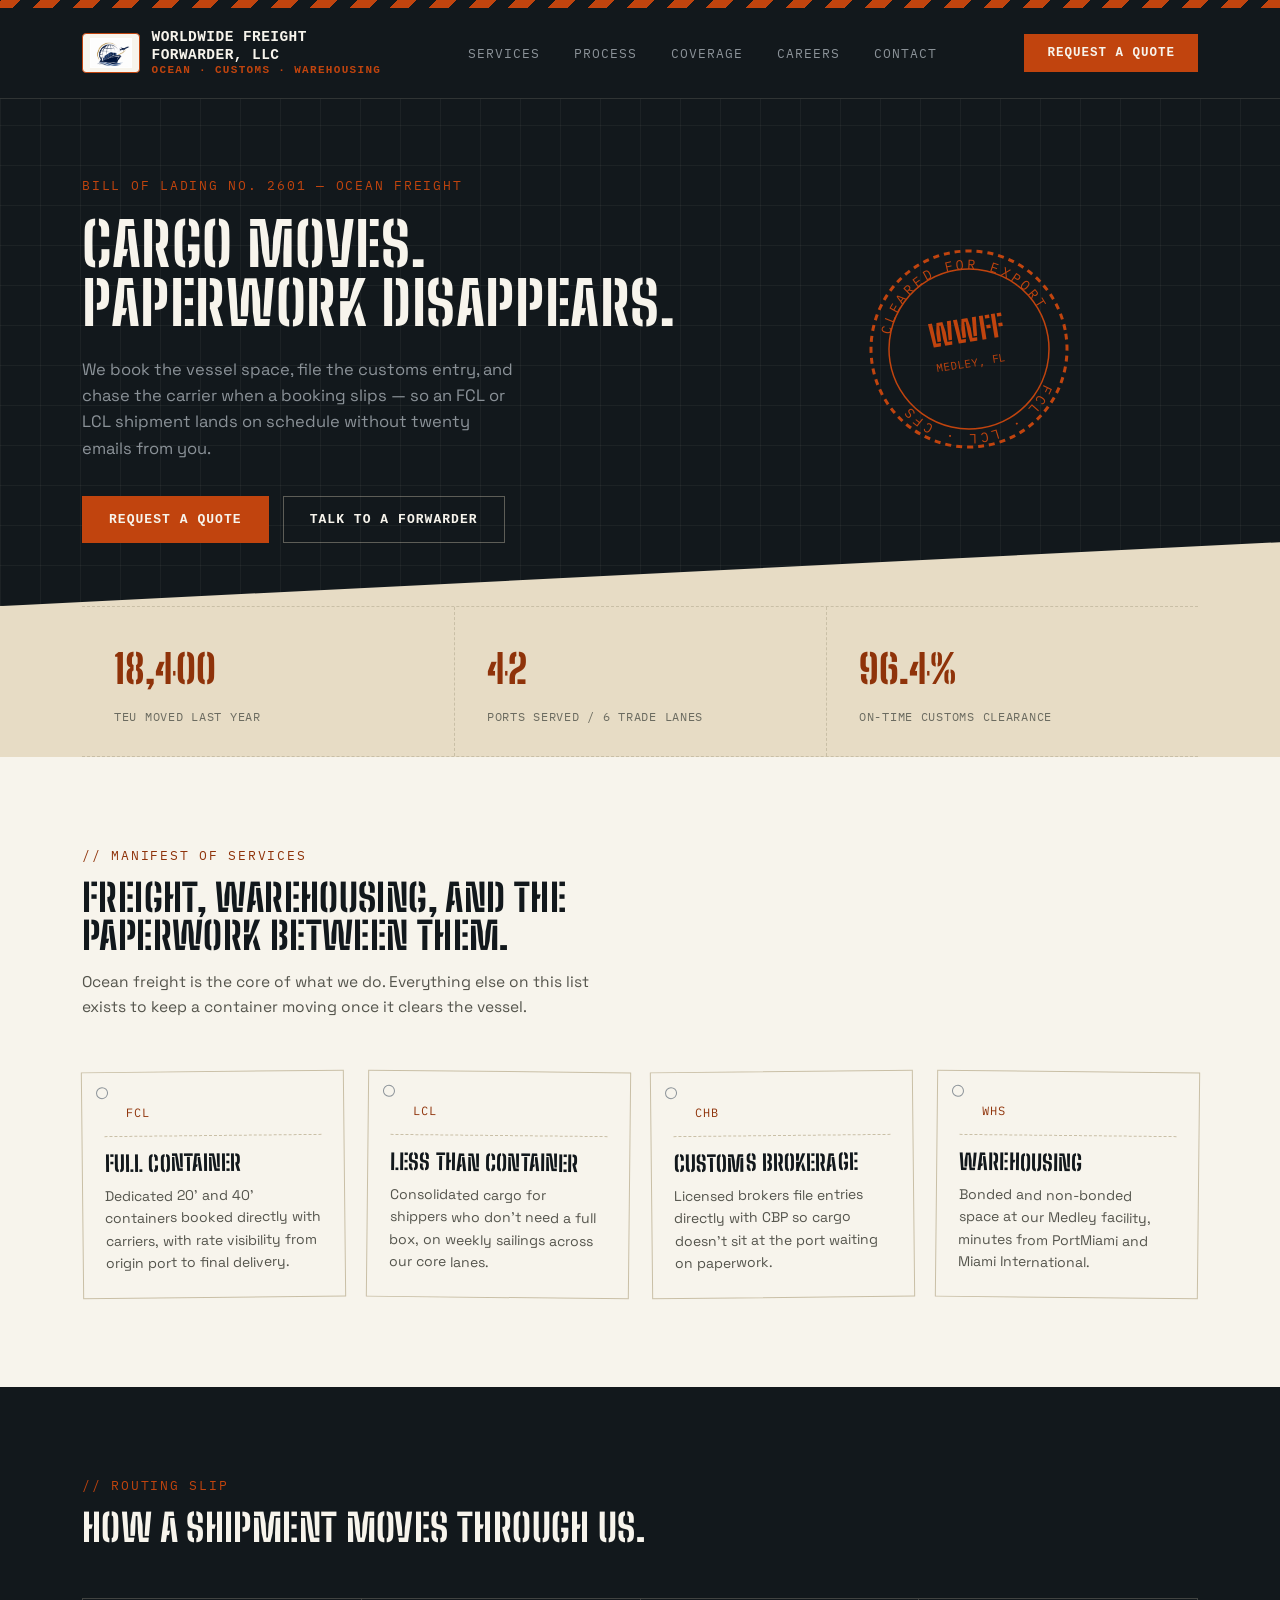
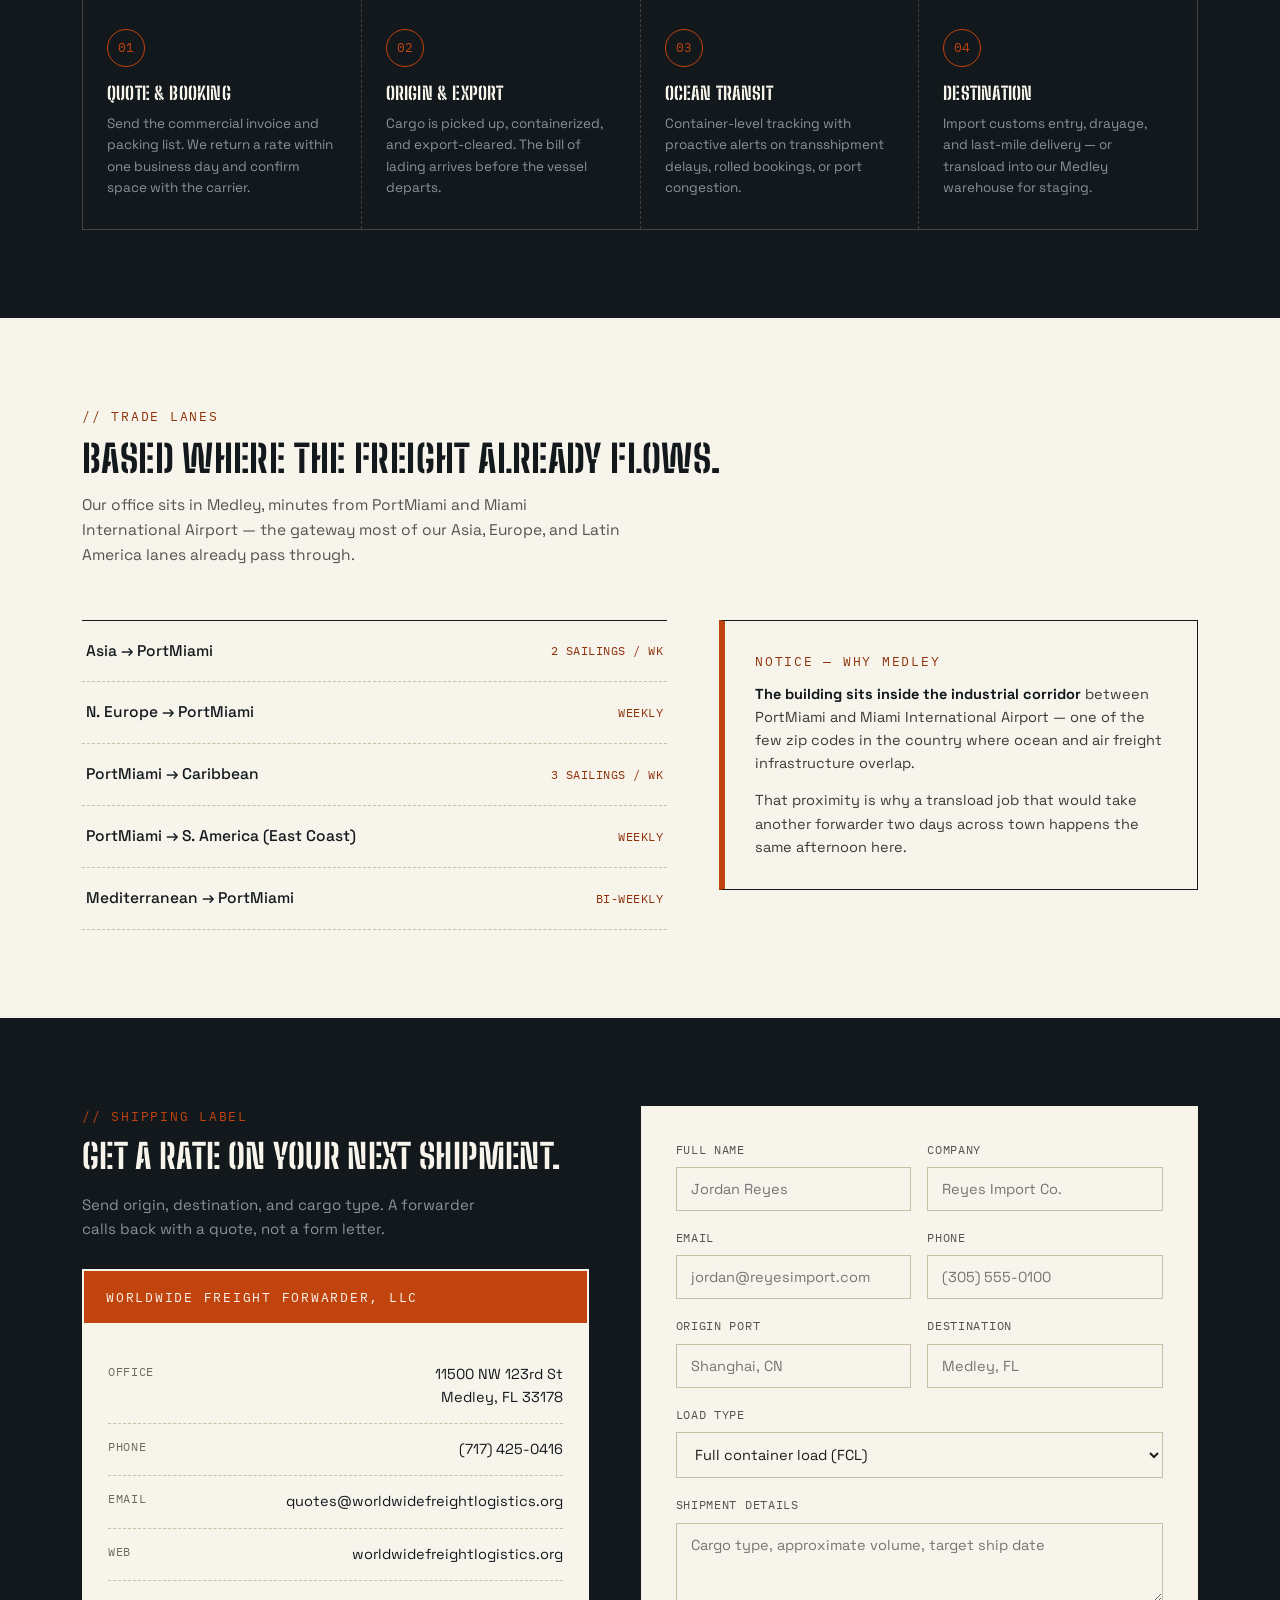
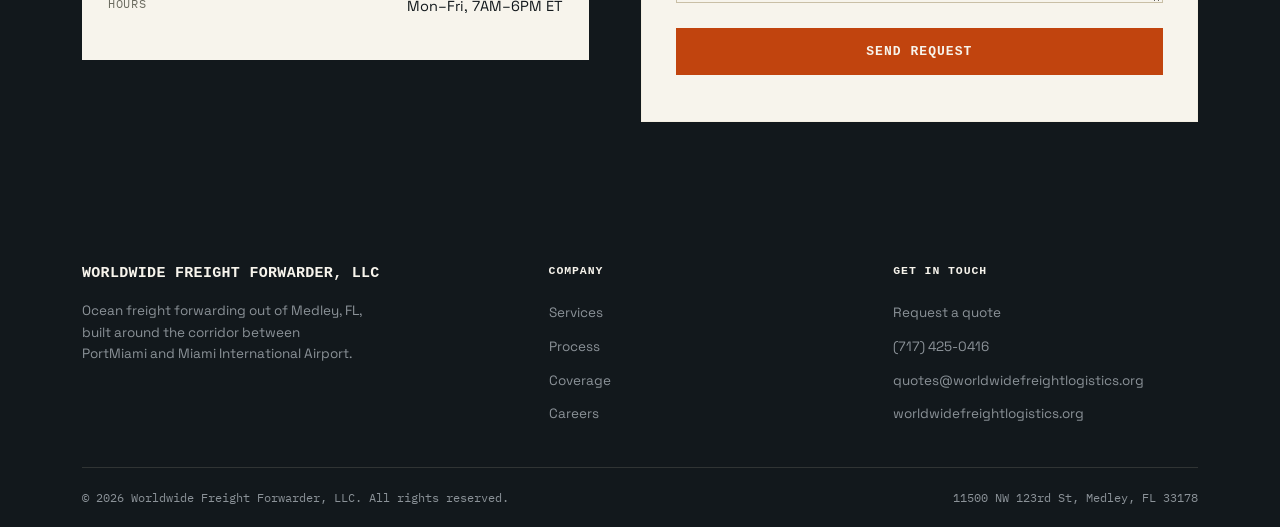
==== commit e3352c01: "Update form fields and add form submission script" ====
--- a/index.html
+++ b/index.html
@@ -180,40 +180,40 @@
         </div>
       </div>
     </div>
-    <form class="form-card" action="https://forminit.com/f/QUOTE_FORM_ID" method="POST">
+    <form class="form-card" id="quote-form" enctype="multipart/form-data">
       <div class="two-col">
         <div class="form-row">
           <label for="name">Full name</label>
-          <input id="name" name="full_name" type="text" placeholder="Jordan Reyes" required>
+          <input id="name" name="fi-sender-fullName" type="text" placeholder="Jordan Reyes" required>
         </div>
         <div class="form-row">
           <label for="company">Company</label>
-          <input id="company" name="company" type="text" placeholder="Reyes Import Co.">
+          <input id="company" name="fi-sender-company" type="text" placeholder="Reyes Import Co.">
         </div>
       </div>
       <div class="two-col">
         <div class="form-row">
           <label for="email">Email</label>
-          <input id="email" name="email" type="email" placeholder="jordan@reyesimport.com" required>
+          <input id="email" name="fi-sender-email" type="email" placeholder="jordan@reyesimport.com" required>
         </div>
         <div class="form-row">
           <label for="phone">Phone</label>
-          <input id="phone" name="phone" type="tel" placeholder="(305) 555-0100">
+          <input id="phone" name="fi-sender-phone" type="tel" placeholder="(305) 555-0100">
         </div>
       </div>
       <div class="two-col">
         <div class="form-row">
           <label for="origin">Origin port</label>
-          <input id="origin" name="origin_port" type="text" placeholder="Shanghai, CN">
+          <input id="origin" name="fi-text-originPort" type="text" placeholder="Shanghai, CN">
         </div>
         <div class="form-row">
           <label for="dest">Destination</label>
-          <input id="dest" name="destination" type="text" placeholder="Medley, FL">
+          <input id="dest" name="fi-text-destination" type="text" placeholder="Medley, FL">
         </div>
       </div>
       <div class="form-row">
         <label for="load">Load type</label>
-        <select id="load" name="load_type">
+        <select id="load" name="fi-select-loadType">
           <option>Full container load (FCL)</option>
           <option>Less than container load (LCL)</option>
           <option>Not sure yet</option>
@@ -221,10 +221,37 @@
       </div>
       <div class="form-row">
         <label for="details">Shipment details</label>
-        <textarea id="details" name="details" rows="3" placeholder="Cargo type, approximate volume, target ship date"></textarea>
+        <textarea id="details" name="fi-text-details" rows="3" placeholder="Cargo type, approximate volume, target ship date"></textarea>
       </div>
       <button class="btn-primary" type="submit" style="width:100%;background:var(--rust);color:var(--paper);">Send request</button>
+      <p id="quote-form-status" style="margin-top:12px;font-size:13.5px;"></p>
     </form>
+    <script src="https://forminit.com/sdk/v1/forminit.js"></script>
+    <script>
+      (function(){
+        var forminit = new Forminit();
+        var FORM_ID = "f37d4dcpnnr";
+        var form = document.getElementById("quote-form");
+        form.addEventListener("submit", async function(e){
+          e.preventDefault();
+          var status = document.getElementById("quote-form-status");
+          var btn = form.querySelector("button[type=submit]");
+          btn.disabled = true;
+          status.textContent = "Sending...";
+          var formData = new FormData(form);
+          var result = await forminit.submit(FORM_ID, formData);
+          btn.disabled = false;
+          if (result.error) {
+            status.textContent = result.error.message;
+            status.style.color = "#8F330A";
+            return;
+          }
+          status.textContent = "Request sent — we'll follow up shortly.";
+          status.style.color = "#2F4F44";
+          form.reset();
+        });
+      })();
+    </script>
   </div>
 </section>
 
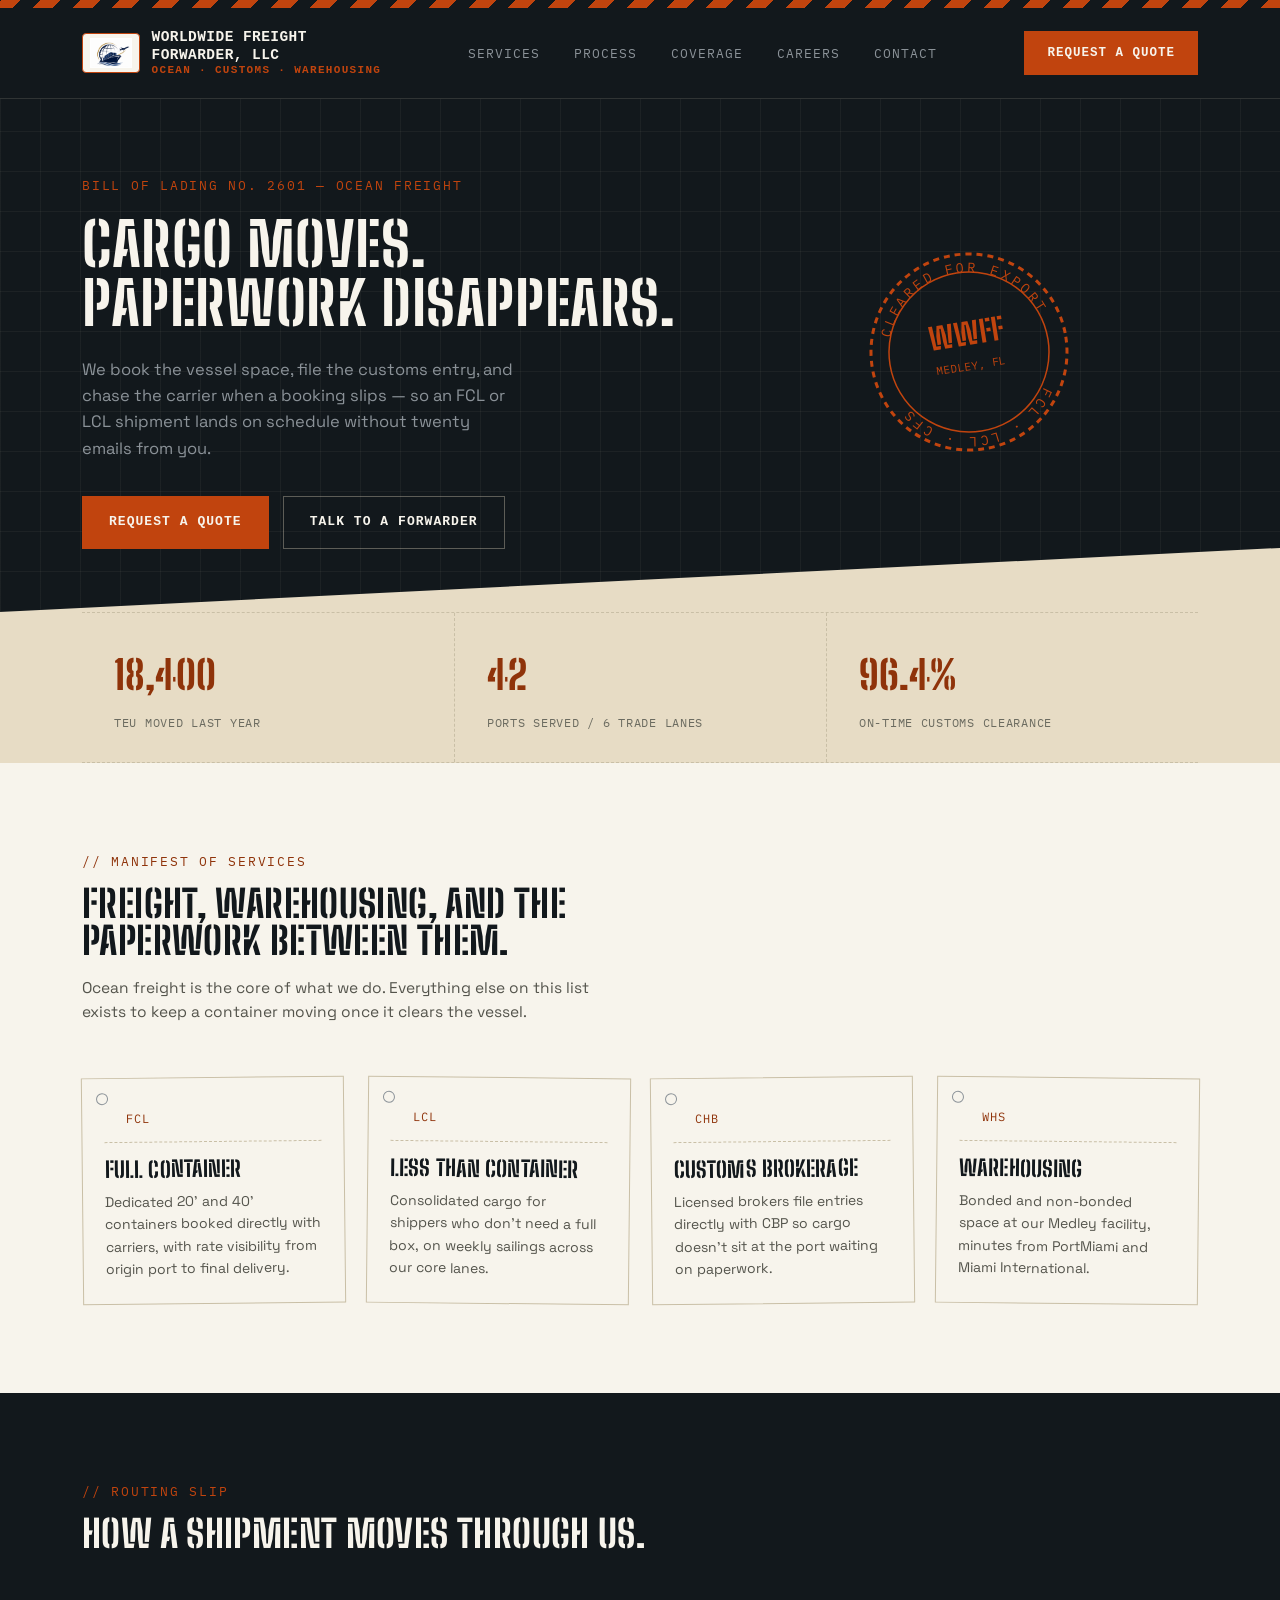
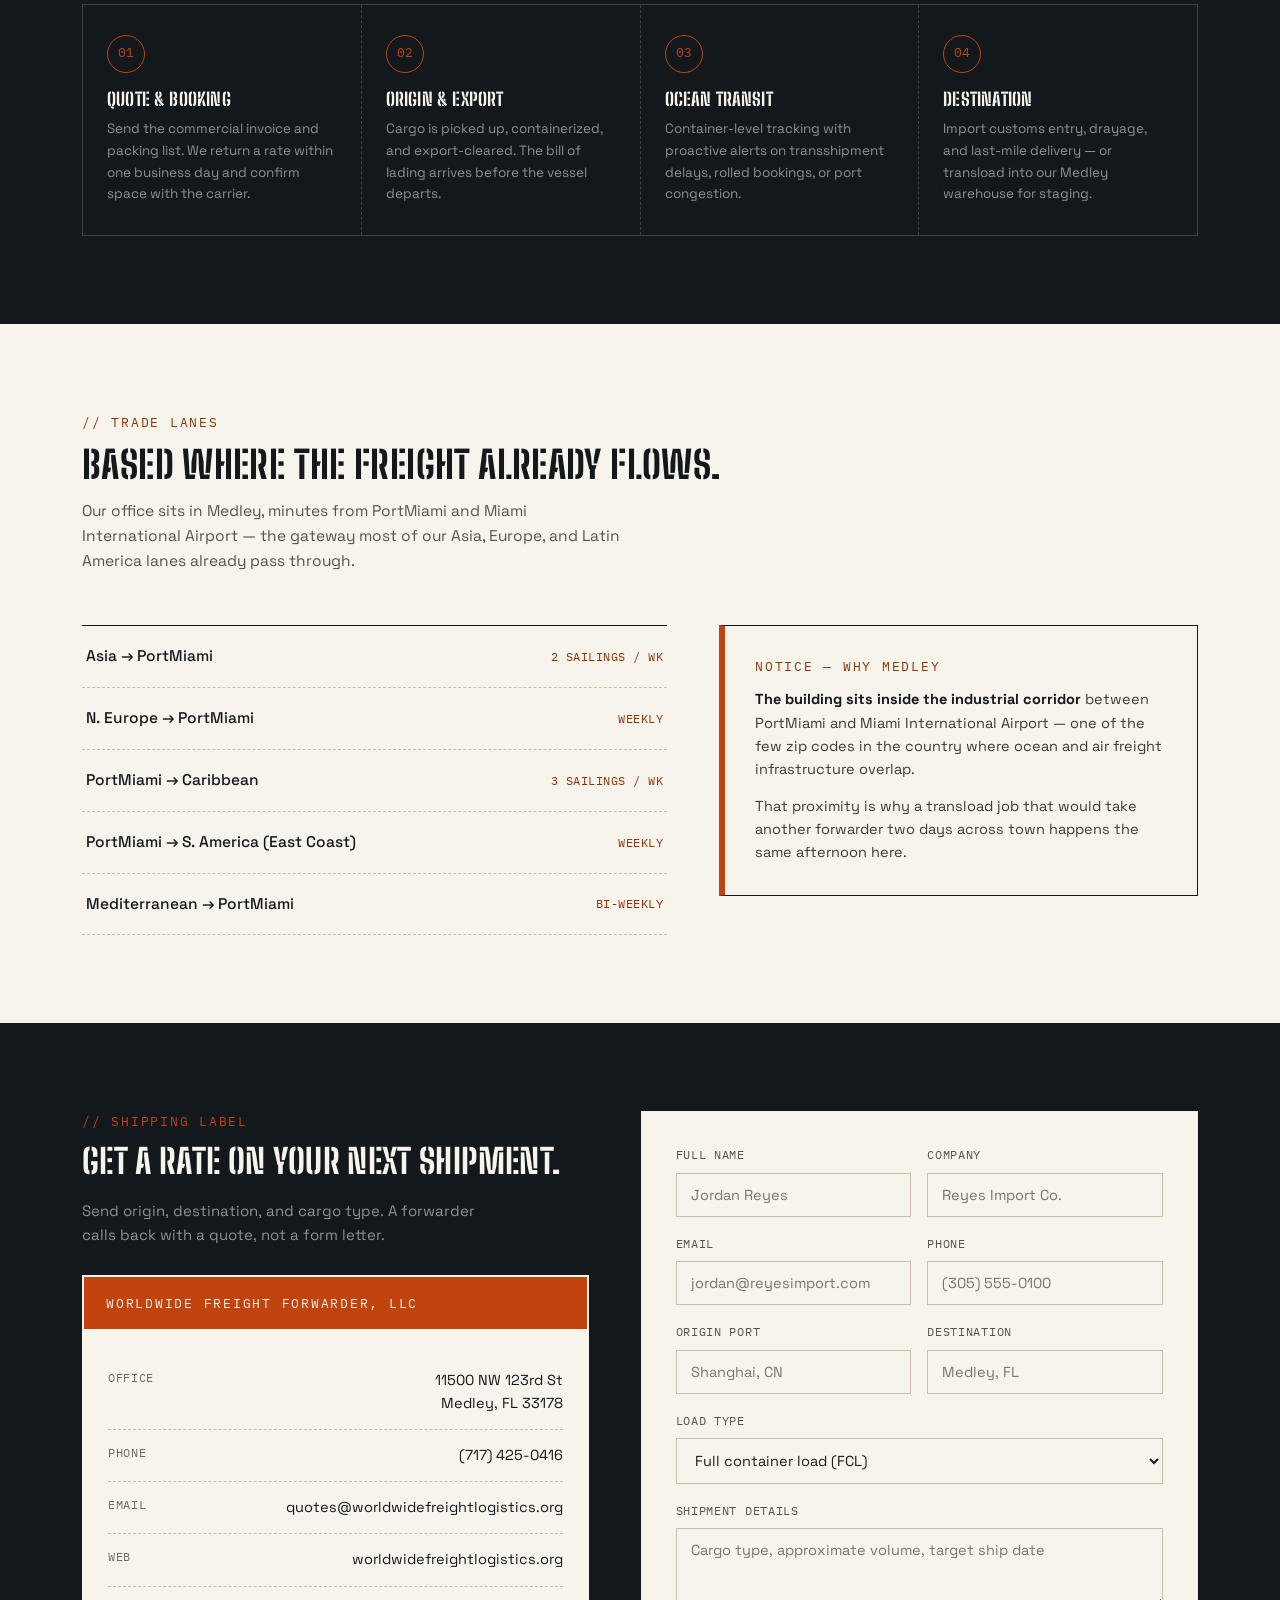
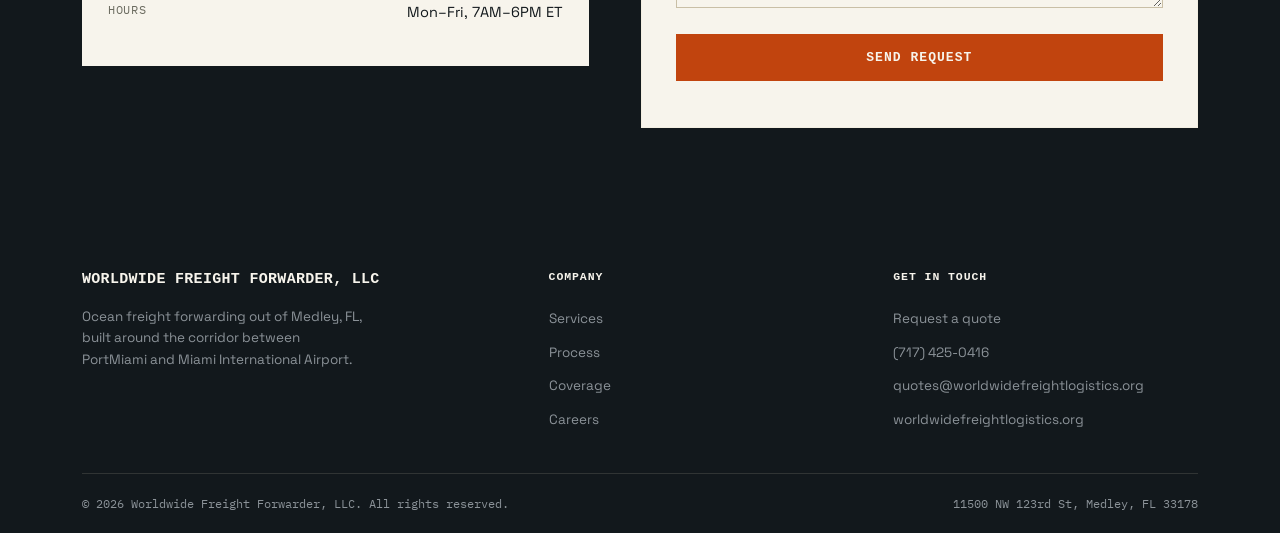
==== commit 9bdf2165: "Replace buttons with links for quote requests" ====
--- a/index.html
+++ b/index.html
@@ -26,7 +26,7 @@
       <a href="careers.html">Careers</a>
       <a href="#contact">Contact</a>
     </div>
-    <button class="nav-cta">Request a quote</button>
+    <a class="nav-cta" href="#contact">Request a quote</a>
     <button class="menu-btn" aria-label="Open menu">&#9776;</button>
   </nav>
 </header>
@@ -38,8 +38,8 @@
       <h1>Cargo moves. Paperwork disappears.</h1>
       <p class="lede">We book the vessel space, file the customs entry, and chase the carrier when a booking slips &mdash; so an FCL or LCL shipment lands on schedule without twenty emails from you.</p>
       <div class="hero-actions">
-        <button class="btn-primary">Request a quote</button>
-        <button class="btn-ghost">Talk to a forwarder</button>
+        <a class="btn-primary" href="#contact">Request a quote</a>
+        <a class="btn-ghost" href="tel:+17174250416">Talk to a forwarder</a>
       </div>
     </div>
     <div class="stamp-wrap">
@@ -198,7 +198,7 @@
         </div>
         <div class="form-row">
           <label for="phone">Phone</label>
-          <input id="phone" name="fi-sender-phone" type="tel" placeholder="(305) 555-0100">
+          <input id="phone" name="fi-text-phone" type="tel" placeholder="(305) 555-0100">
         </div>
       </div>
       <div class="two-col">
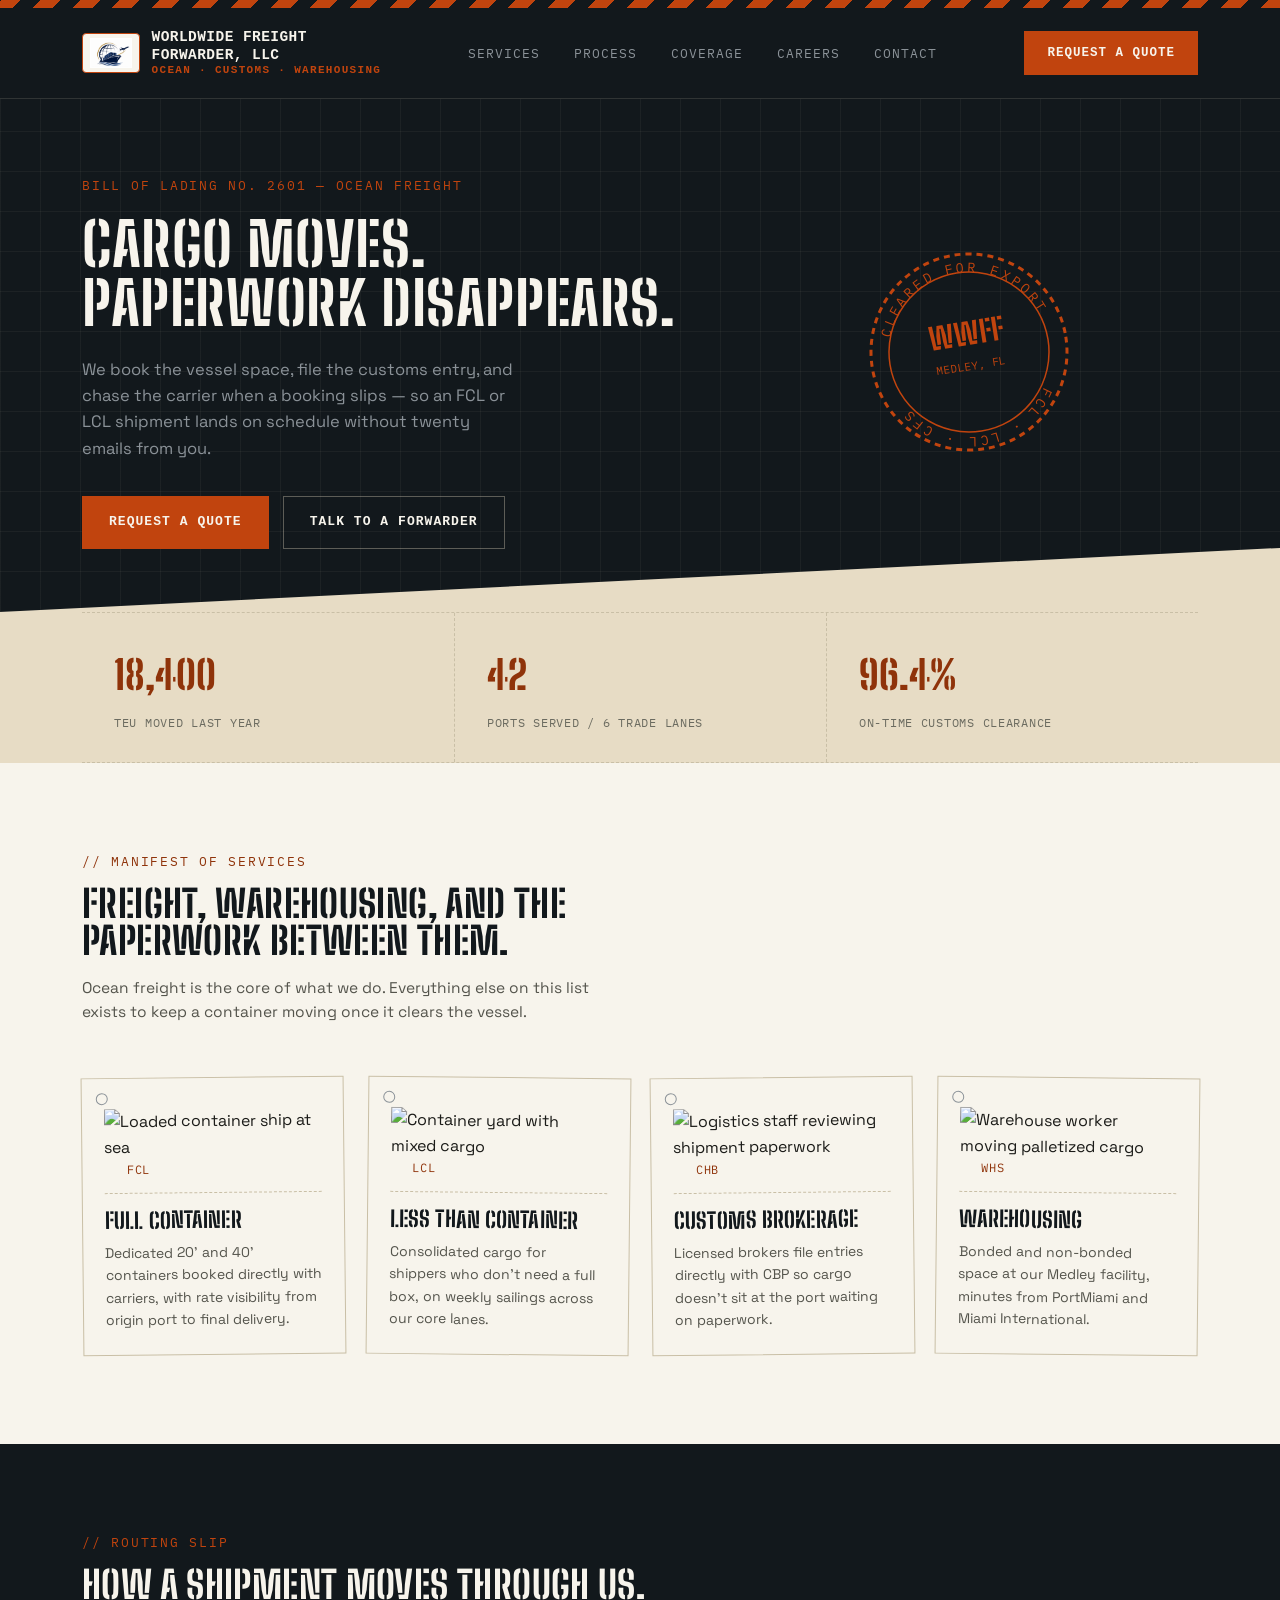
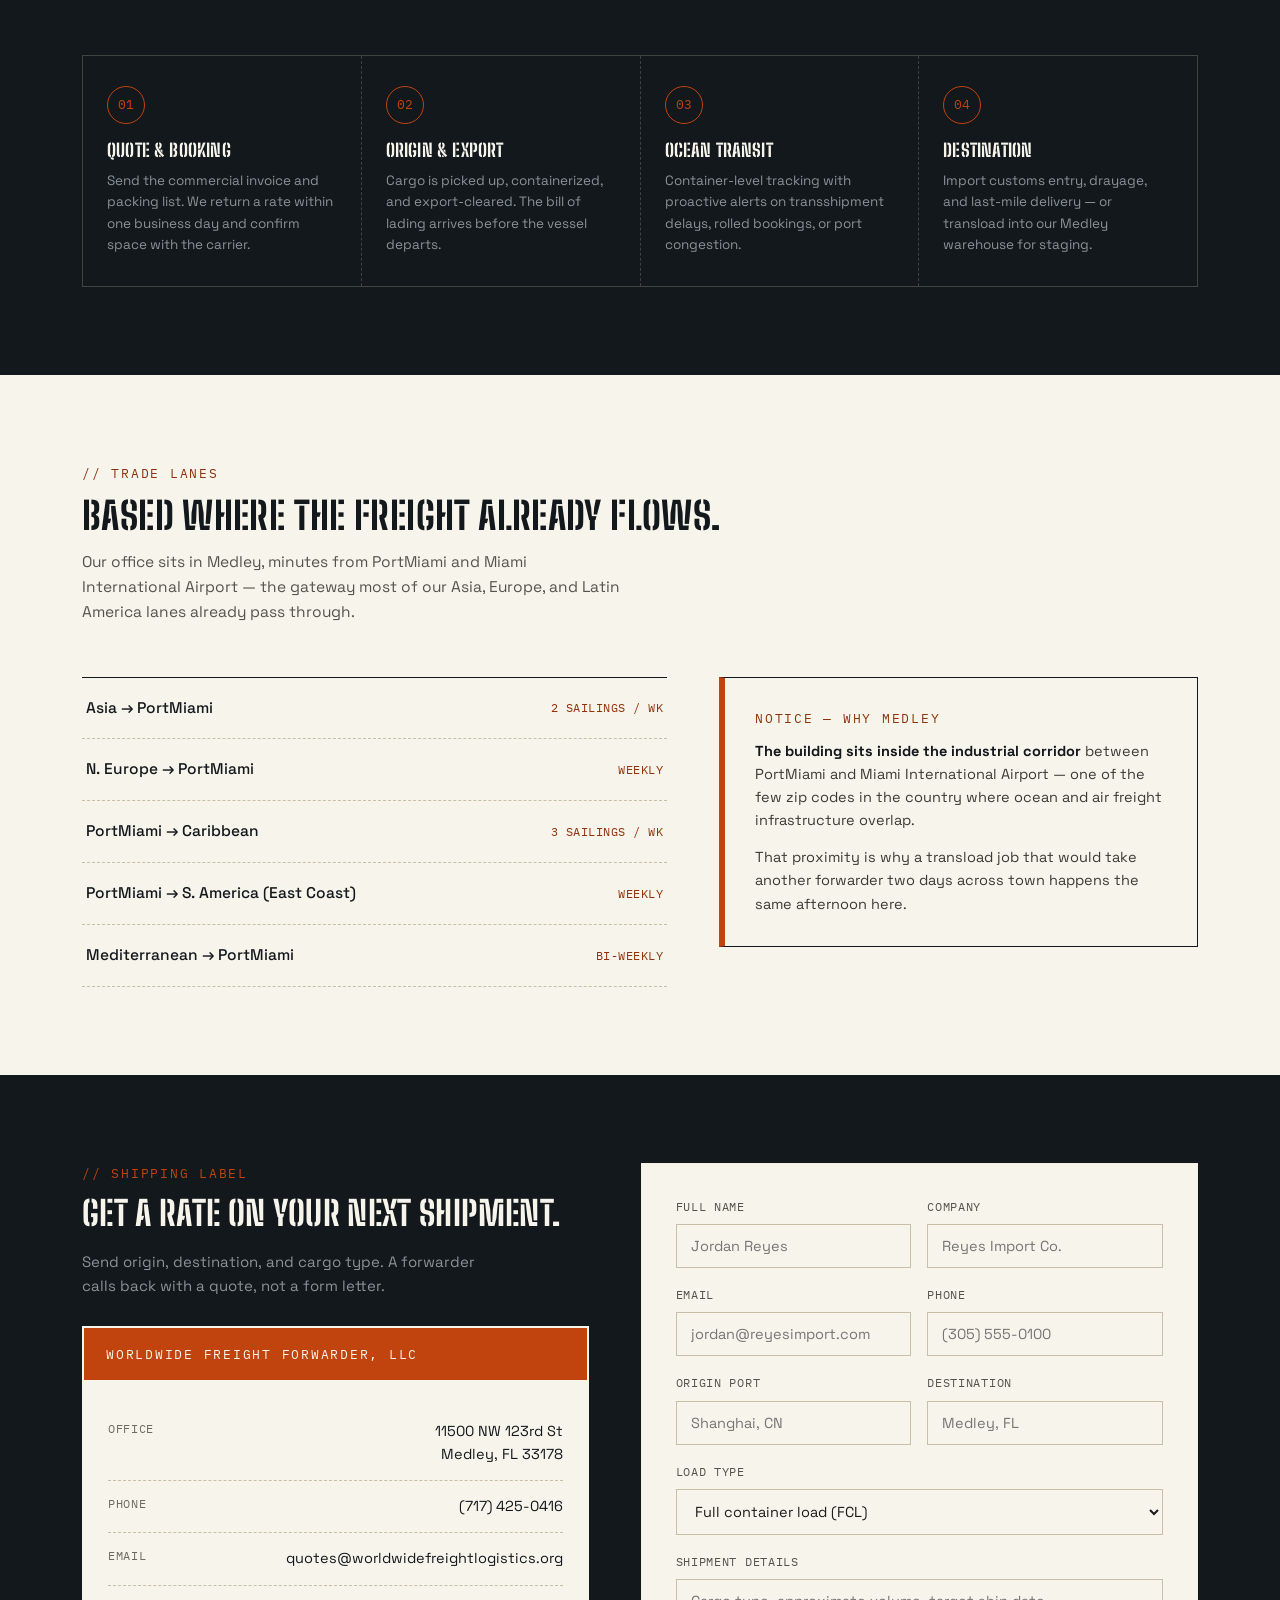
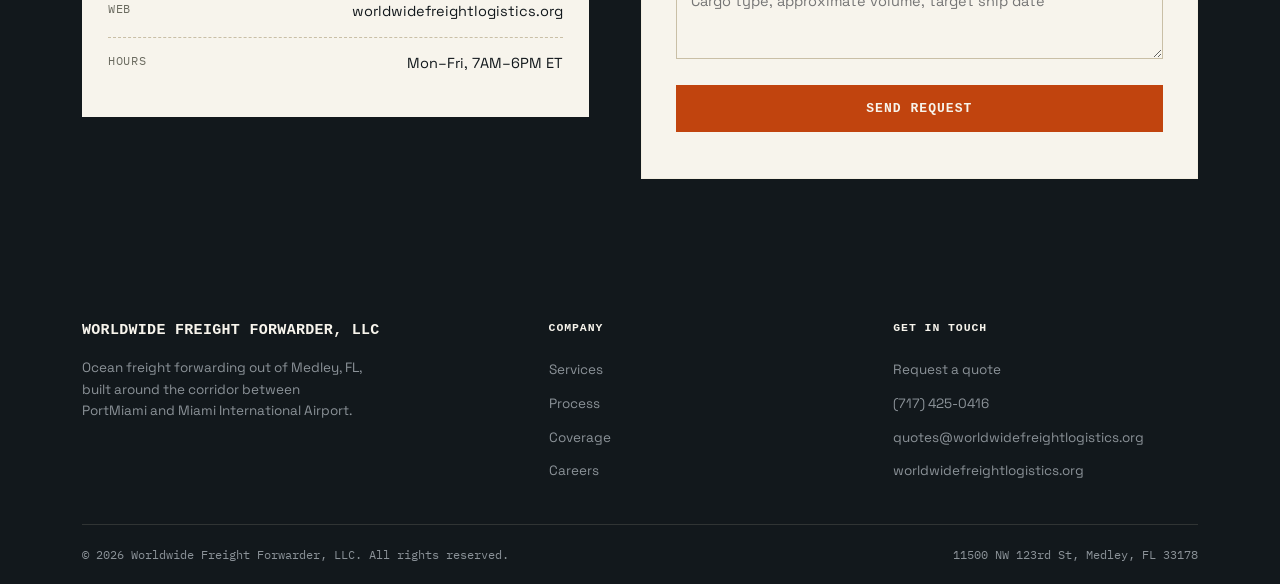
==== commit ab3370ec: "Add images and descriptions for shipping services" ====
--- a/index.html
+++ b/index.html
@@ -81,24 +81,28 @@
     </div>
     <div class="tags">
       <div class="tag-card">
+        <img class="tag-photo" src="fcl.jpg" alt="Loaded container ship at sea">
         <div class="code">FCL</div>
         <div class="perf"></div>
         <h3>Full container</h3>
         <p>Dedicated 20' and 40' containers booked directly with carriers, with rate visibility from origin port to final delivery.</p>
       </div>
       <div class="tag-card">
+        <img class="tag-photo" src="lcl.jpg" alt="Container yard with mixed cargo">
         <div class="code">LCL</div>
         <div class="perf"></div>
         <h3>Less than container</h3>
         <p>Consolidated cargo for shippers who don't need a full box, on weekly sailings across our core lanes.</p>
       </div>
       <div class="tag-card">
+        <img class="tag-photo" src="chb.jpg" alt="Logistics staff reviewing shipment paperwork">
         <div class="code">CHB</div>
         <div class="perf"></div>
         <h3>Customs brokerage</h3>
         <p>Licensed brokers file entries directly with CBP so cargo doesn't sit at the port waiting on paperwork.</p>
       </div>
       <div class="tag-card">
+        <img class="tag-photo" src="whs.jpg" alt="Warehouse worker moving palletized cargo">
         <div class="code">WHS</div>
         <div class="perf"></div>
         <h3>Warehousing</h3>
--- a/style.css
+++ b/style.css
@@ -238,3 +238,6 @@
   padding:4px 7px;display:flex;align-items:center;flex-shrink:0;
 }
 .logo-badge img{height:30px;width:auto;display:block;}
+
+/* buttons that are actually links */
+.nav-cta, .btn-primary, .btn-ghost { display:inline-block; text-decoration:none; text-align:center; }
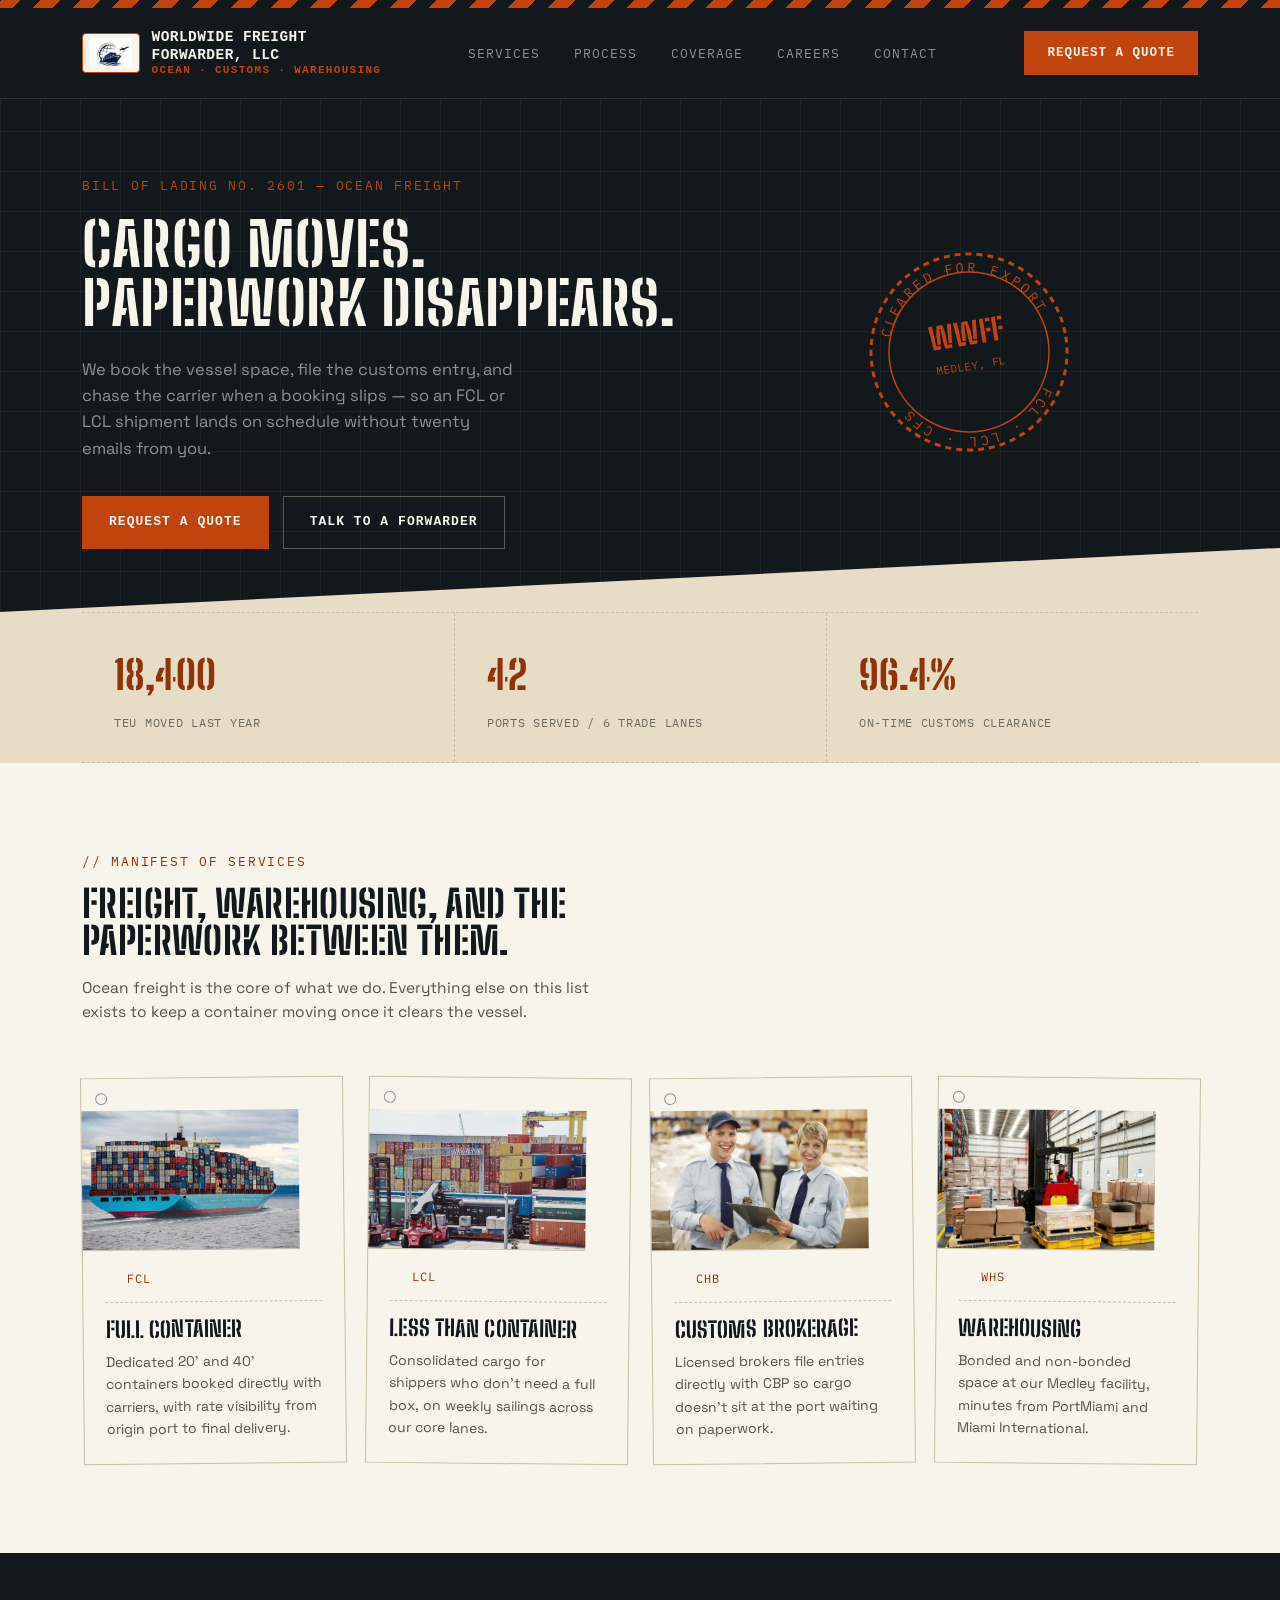
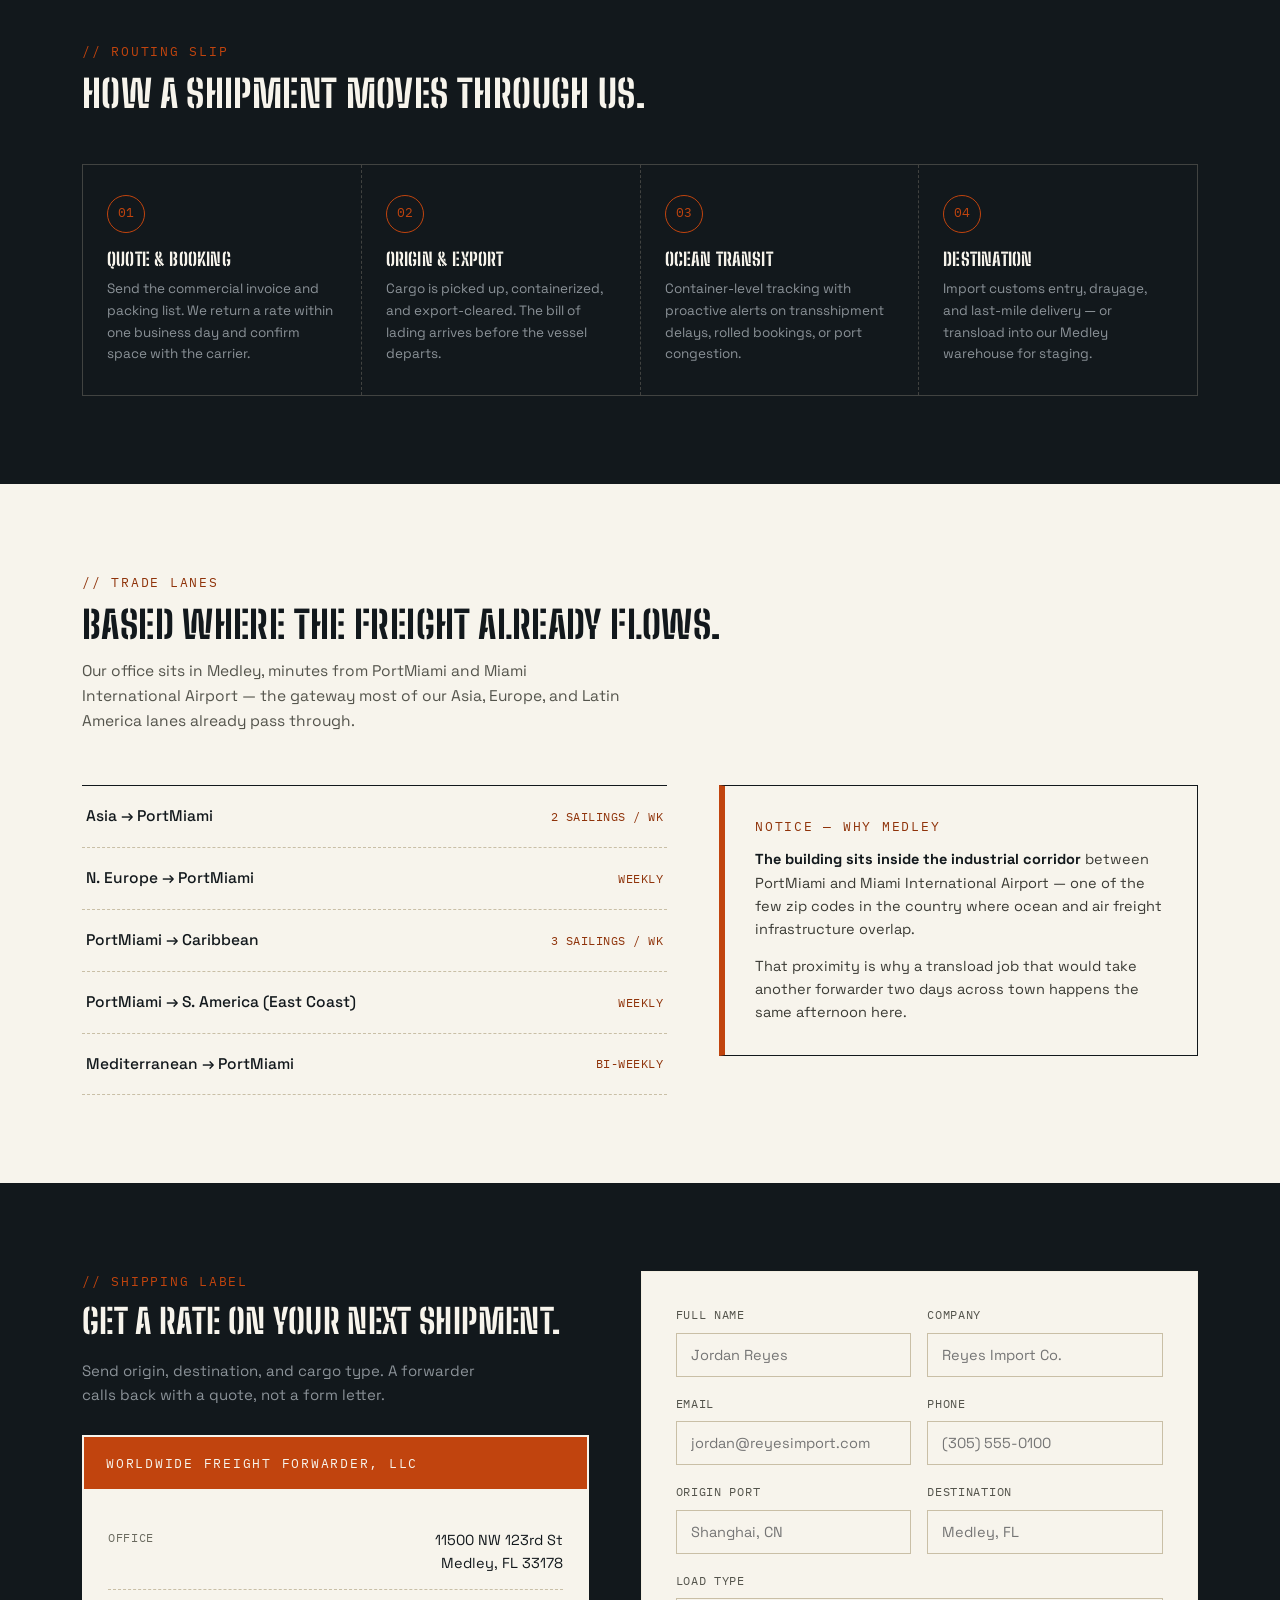
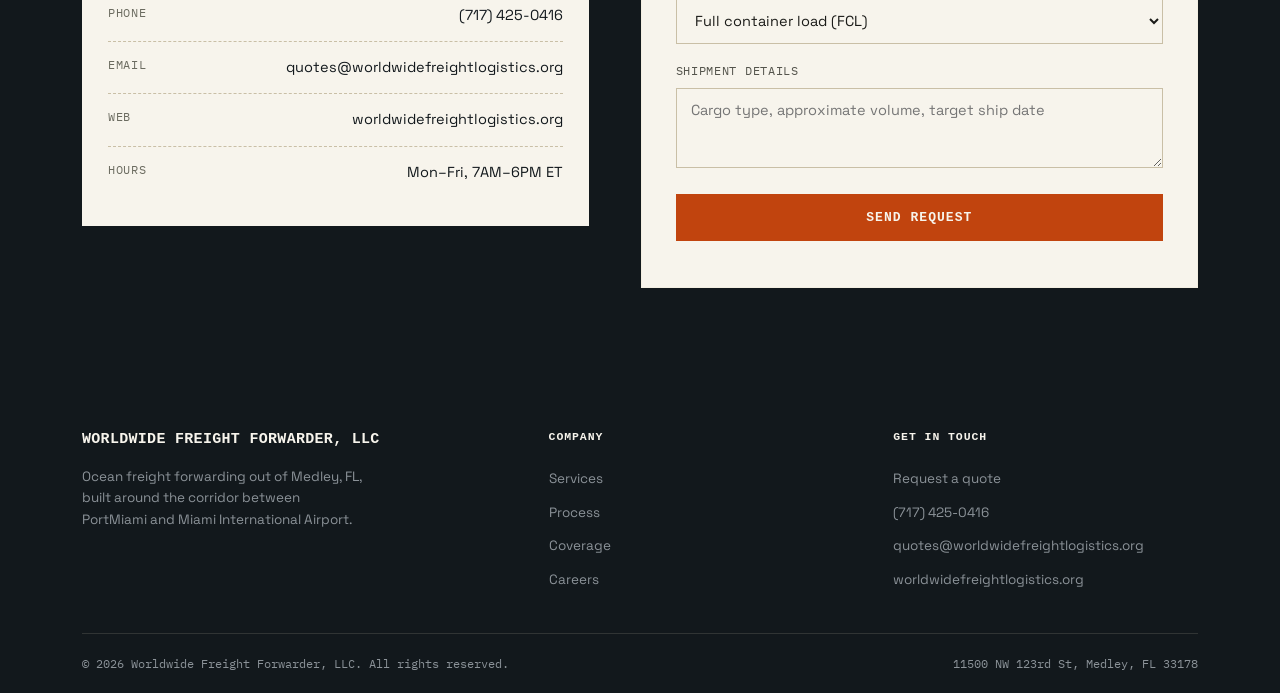
==== commit 68a12388: "Update image filenames to match case sensitivity" ====
--- a/index.html
+++ b/index.html
@@ -81,28 +81,28 @@
     </div>
     <div class="tags">
       <div class="tag-card">
-        <img class="tag-photo" src="fcl.jpg" alt="Loaded container ship at sea">
+        <img class="tag-photo" src="FCL.jpg" alt="Loaded container ship at sea">
         <div class="code">FCL</div>
         <div class="perf"></div>
         <h3>Full container</h3>
         <p>Dedicated 20' and 40' containers booked directly with carriers, with rate visibility from origin port to final delivery.</p>
       </div>
       <div class="tag-card">
-        <img class="tag-photo" src="lcl.jpg" alt="Container yard with mixed cargo">
+        <img class="tag-photo" src="LCL.jpg" alt="Container yard with mixed cargo">
         <div class="code">LCL</div>
         <div class="perf"></div>
         <h3>Less than container</h3>
         <p>Consolidated cargo for shippers who don't need a full box, on weekly sailings across our core lanes.</p>
       </div>
       <div class="tag-card">
-        <img class="tag-photo" src="chb.jpg" alt="Logistics staff reviewing shipment paperwork">
+        <img class="tag-photo" src="CHB.jpeg" alt="Logistics staff reviewing shipment paperwork">
         <div class="code">CHB</div>
         <div class="perf"></div>
         <h3>Customs brokerage</h3>
         <p>Licensed brokers file entries directly with CBP so cargo doesn't sit at the port waiting on paperwork.</p>
       </div>
       <div class="tag-card">
-        <img class="tag-photo" src="whs.jpg" alt="Warehouse worker moving palletized cargo">
+        <img class="tag-photo" src="WHS.jpeg" alt="Warehouse worker moving palletized cargo">
         <div class="code">WHS</div>
         <div class="perf"></div>
         <h3>Warehousing</h3>
--- a/style.css
+++ b/style.css
@@ -102,6 +102,10 @@
   .tag-card::before{
     content:"";position:absolute;top:14px;left:14px;width:10px;height:10px;
     border-radius:50%;border:1px solid var(--fog);background:var(--paper);
+  }
+  .tag-photo{
+    width:calc(100% + 44px);height:140px;object-fit:cover;display:block;
+    margin:2px -22px 18px;border-bottom:1px solid var(--line);filter:saturate(0.9) contrast(1.02);
   }
   .tag-card .code{font-family:'IBM Plex Mono',monospace;font-size:12px;color:var(--rust-dark);letter-spacing:0.08em;margin-bottom:14px;padding-left:22px;}
   .tag-card h3{font-size:22px;color:var(--ink);margin-bottom:10px;letter-spacing:0.005em;}
